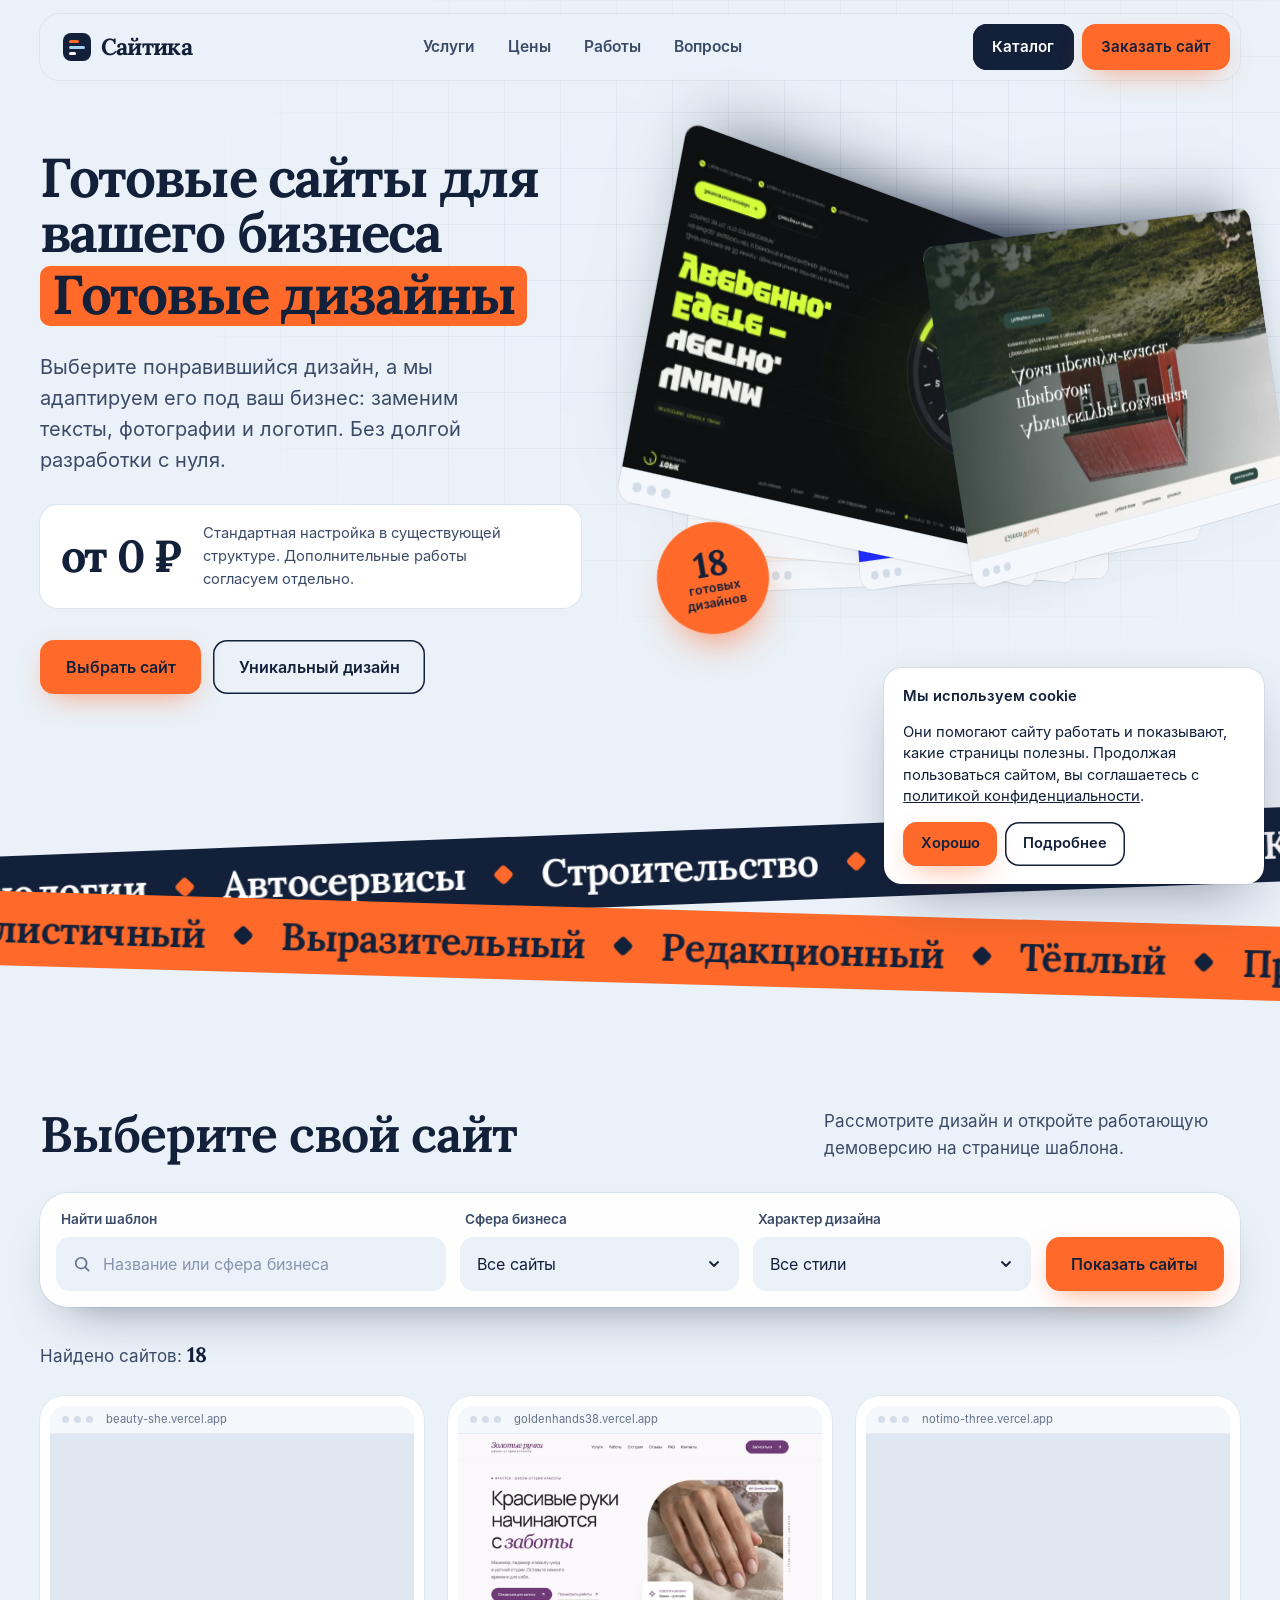
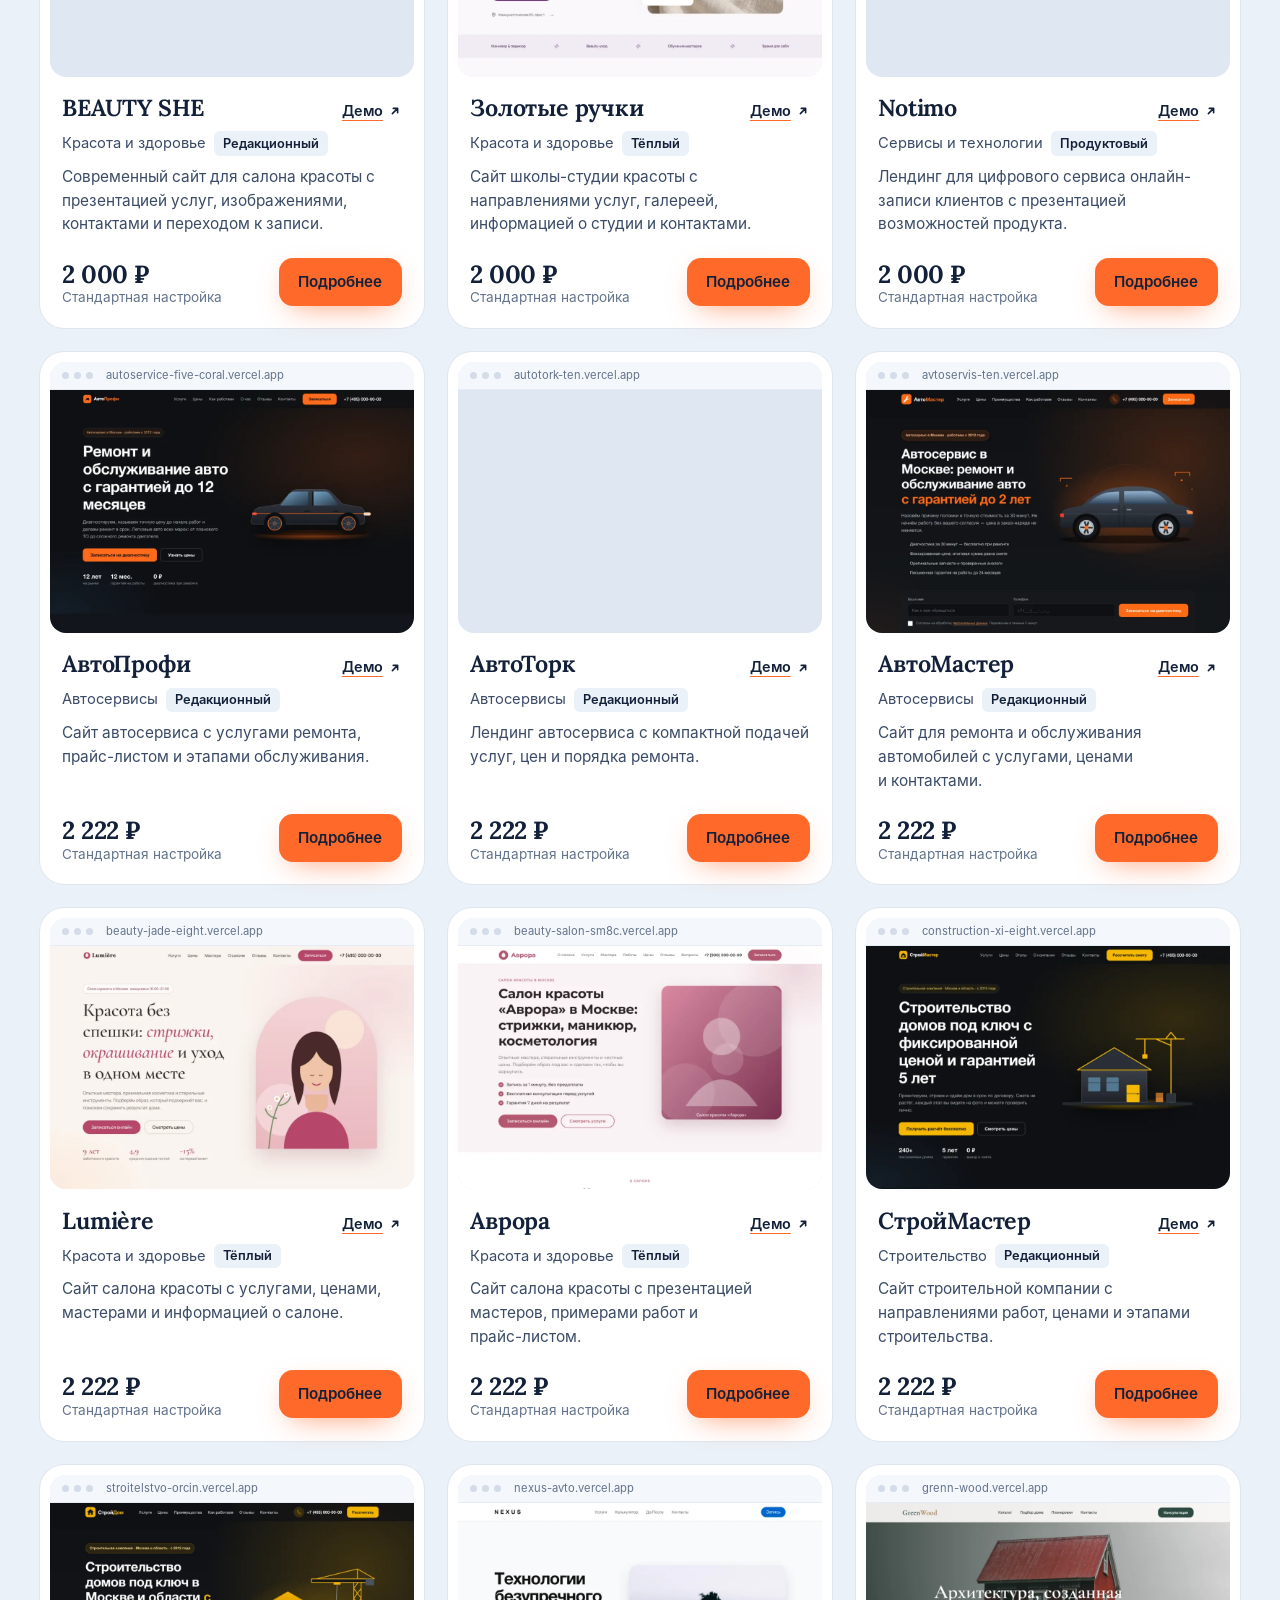
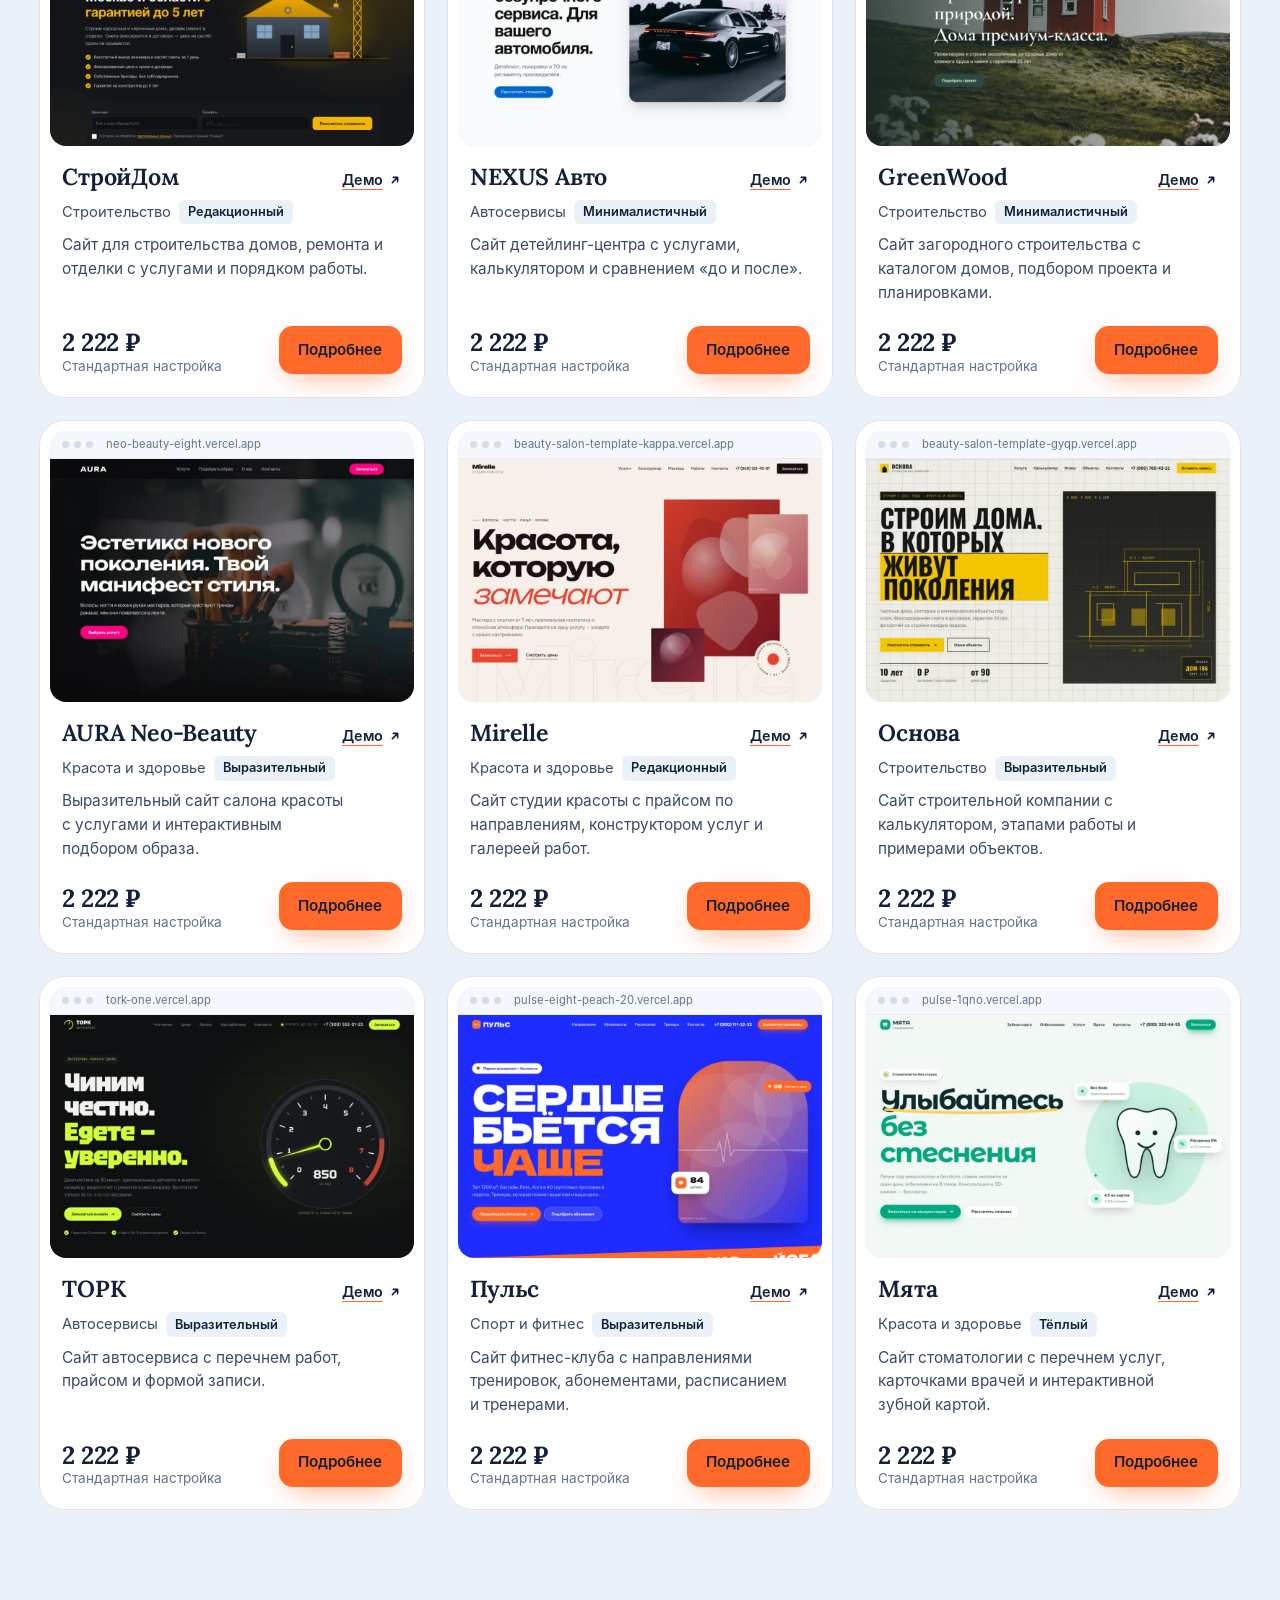
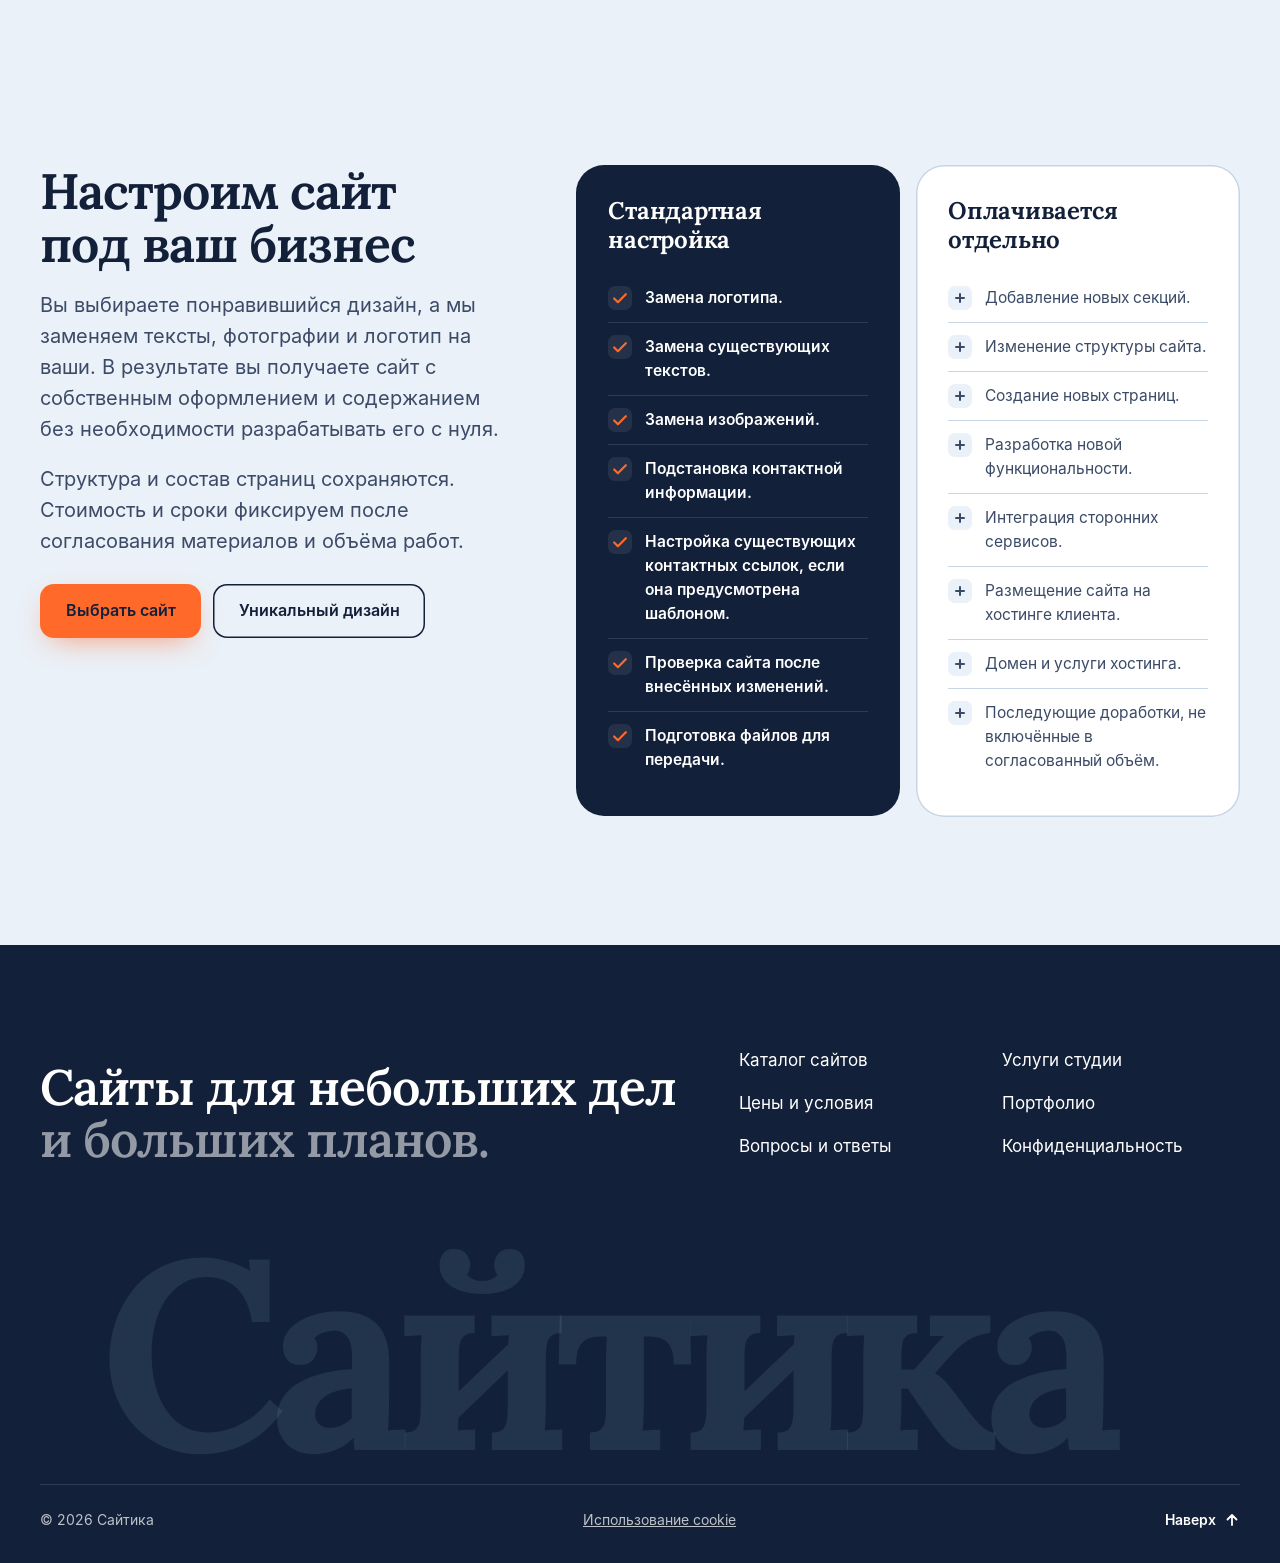
==== catalog.html @ 35bf149e "Страница каталога: фильтры, поиск, веер шаблонов, анимации; шапка всегда закреплена Co-Authored-By: " ====
<!DOCTYPE html>
<html lang="ru">
<head>
  <meta charset="utf-8">
  <meta name="viewport" content="width=device-width, initial-scale=1, viewport-fit=cover">
  <title>Готовые сайты для бизнеса — каталог шаблонов Сайтики, от 2 000 ₽</title>
  <meta name="description" content="Каталог готовых сайтов для бизнеса: красота и здоровье, автосервисы, строительство, фитнес, сервисы. Адаптируем выбранный дизайн под вас от 2 000 ₽.">
  <meta name="theme-color" content="#eaf1f8">
  <meta property="og:type" content="website">
  <meta property="og:title" content="Готовые сайты для вашего бизнеса — каталог Сайтики">
  <meta property="og:description" content="Выберите дизайн, а мы заменим тексты, фотографии и логотип. От 2 000 ₽.">
  <link rel="icon" href="assets/images/favicon.svg" type="image/svg+xml">
  <link rel="preload" href="assets/fonts/lora-var.woff" as="font" type="font/woff" crossorigin>
  <link rel="preload" href="assets/fonts/inter-400.woff" as="font" type="font/woff" crossorigin>
  <link rel="preload" href="assets/images/catalog/mirelle.webp" as="image" type="image/webp">
  <link rel="stylesheet" href="style.css">
  <script>
    (function (d) {
      d.classList.add('js');
      if (!window.matchMedia('(prefers-reduced-motion: reduce)').matches) d.classList.add('is-intro');
    })(document.documentElement);
  </script>
</head>
<body>
  <a class="skip-link" href="#main">К содержимому</a>

  <!-- Вступительная анимация (только главная) -->
  <div class="intro" data-intro aria-hidden="true">
    <div class="intro__panel"></div>
    <div class="intro__panel"></div>
    <div class="intro__panel"></div>
    <div class="intro__panel"></div>
    <div class="intro__content">
      <div class="intro__logo">
        <i></i><i></i><i></i>
      </div>
      <p class="intro__word"><span>Сайтика</span></p>
      <p class="intro__status"><span data-intro-status>Собираем структуру</span></p>
      <p class="intro__count"><span data-intro-count>0</span>%</p>
      <div class="intro__bar"><i data-intro-bar></i></div>
    </div>
  </div>

  <!-- ===================== ШАПКА ===================== -->
  <header class="header" data-header>
    <div class="wrap header__bar">
      <a class="logo" href="index.html" aria-label="Сайтика — на главную">
        <svg class="logo__mark" viewBox="0 0 30 30" aria-hidden="true">
          <rect x="1" y="1" width="28" height="28" rx="8" fill="#132039"/>
          <rect x="7" y="8" width="10" height="3" rx="1.5" fill="#ff6a2b"/>
          <rect x="7" y="14" width="16" height="3" rx="1.5" fill="#a8d2f4"/>
          <rect x="7" y="20" width="7" height="3" rx="1.5" fill="#ffffff"/>
        </svg>
        Сайтика
      </a>
      <nav class="nav" aria-label="Основное меню">
        <a href="index.html#formats">Услуги</a>
        <a href="index.html#prices">Цены</a>
        <a href="index.html#projects">Работы</a>
        <a href="index.html#faq">Вопросы</a>
      </nav>
      <div class="header__actions">
        <a class="btn btn--ghost is-current" href="catalog.html" aria-current="page">Каталог</a>
        <a class="btn btn--signal" href="index.html#contacts">Заказать сайт</a>
      </div>
      <button class="burger" type="button" aria-label="Открыть меню" aria-expanded="false" aria-controls="mobile-menu" data-burger>
        <span></span><span></span>
      </button>
    </div>
  </header>

  <div class="mobile-menu" id="mobile-menu" data-menu>
    <nav aria-label="Мобильное меню">
      <a href="index.html#formats" style="--i:0">Услуги</a>
      <a href="index.html#prices" style="--i:1">Цены</a>
      <a href="index.html#projects" style="--i:2">Работы</a>
      <a href="catalog.html" style="--i:3" aria-current="page">Каталог</a>
      <a href="index.html#faq" style="--i:4">Вопросы</a>
    </nav>
    <a class="btn btn--signal btn--block" href="index.html#contacts">Заказать сайт</a>
  </div>

  <main id="main">

    <!-- ===================== ПЕРВЫЙ ЭКРАН КАТАЛОГА ===================== -->
    <section class="hero cat-hero" id="top">
      <div class="hero__grid-bg" aria-hidden="true"></div>
      <div class="hero__spot" aria-hidden="true"></div>
      <div class="hero__decor" aria-hidden="true">
        <span class="deco deco--ring" data-depth="1.6" data-parallax="-0.25"></span>
        <span class="deco deco--plus" data-depth="2.4" data-parallax="-0.4"></span>
        <span class="deco deco--plus deco--plus-2" data-depth="1.2" data-parallax="-0.15"></span>
        <span class="deco deco--dot" data-depth="3" data-parallax="-0.55"></span>
        <span class="deco deco--square" data-depth="2" data-parallax="-0.35"></span>
      </div>
      <div class="wrap hero__inner cat-hero__inner">
        <div class="hero__copy" data-parallax="0.12">
          <h1 class="hero__title" data-split>
            <span class="line"><span>Готовые сайты для&nbsp;вашего бизнеса</span></span>
            <span class="line"><span>Готовые дизайны</span></span>
          </h1>
          <p class="hero__lead" data-reveal style="--d:3">Выберите понравившийся дизайн, а мы адаптируем его под ваш бизнес: заменим тексты, фотографии и логотип. Без долгой разработки с нуля.</p>
          <div class="cat-price" data-reveal style="--d:4">
            <p class="cat-price__value">от <span data-count-to="2000">2 000</span>&nbsp;₽</p>
            <p class="cat-price__note">Стандартная настройка в существующей структуре. Дополнительные работы согласуем отдельно.</p>
          </div>
          <div class="hero__actions" data-reveal style="--d:5">
            <a class="btn btn--signal" href="#templates">Выбрать сайт</a>
            <a class="btn btn--ghost" href="index.html#contacts">Уникальный дизайн</a>
          </div>
        </div>

        <div class="fan-wrap" data-reveal style="--d:2" aria-hidden="true">
          <div class="fan" data-fan data-tilt-target>
            <span class="fan__card" style="--i:-2">
              <span class="fan__bar"><i></i><i></i><i></i></span>
              <img src="assets/images/catalog/tork-one.webp" width="1008" height="672" alt="">
            </span>
            <span class="fan__card" style="--i:-1">
              <span class="fan__bar"><i></i><i></i><i></i></span>
              <img src="assets/images/catalog/golden-hands.webp" width="1008" height="672" alt="">
            </span>
            <span class="fan__card" style="--i:0">
              <span class="fan__bar"><i></i><i></i><i></i></span>
              <img src="assets/images/catalog/mirelle.webp" width="1008" height="672" alt="" fetchpriority="high">
            </span>
            <span class="fan__card" style="--i:1">
              <span class="fan__bar"><i></i><i></i><i></i></span>
              <img src="assets/images/catalog/pulse-eight.webp" width="1008" height="672" alt="">
            </span>
            <span class="fan__card" style="--i:2">
              <span class="fan__bar"><i></i><i></i><i></i></span>
              <img src="assets/images/catalog/green-wood.webp" width="1008" height="672" alt="">
            </span>
          </div>
          <span class="fan__sticker"><b>18</b>готовых<br>дизайнов</span>
        </div>
      </div>
    </section>

    <!-- ===================== БЕГУЩАЯ ЛЕНТА ===================== -->
    <div class="ticker" aria-hidden="true">
      <div class="ticker__row" data-ticker-row="1">
        <div class="ticker__track">
          <span>Красота и здоровье</span><span>Сервисы и технологии</span><span>Автосервисы</span><span>Строительство</span><span>Спорт и фитнес</span>
        </div>
      </div>
      <div class="ticker__row ticker__row--alt" data-ticker-row="-1">
        <div class="ticker__track">
          <span>Редакционный</span><span>Тёплый</span><span>Продуктовый</span><span>Минималистичный</span><span>Выразительный</span>
        </div>
      </div>
    </div>

    <!-- ===================== ШАБЛОНЫ ===================== -->
    <section class="section templates" id="templates">
      <div class="wrap">
        <div class="templates__head">
          <h2 data-split><span class="line"><span>Выберите свой сайт</span></span></h2>
          <p data-reveal>Рассмотрите дизайн и откройте работающую демоверсию на странице шаблона.</p>
        </div>

        <form class="filters" action="catalog.html#templates" method="get" role="search" data-filters data-reveal>
          <div class="filters__field filters__field--search">
            <label for="f-q">Найти шаблон</label>
            <div class="search">
              <svg class="search__icon" viewBox="0 0 24 24" aria-hidden="true"><circle cx="11" cy="11" r="6.5"/><path d="M16 16l4 4"/></svg>
              <input id="f-q" name="q" type="search" placeholder="Название или сфера бизнеса" autocomplete="off" enterkeyhint="search">
              <button class="search__clear" type="button" aria-label="Очистить поиск" data-clear hidden>
                <svg viewBox="0 0 16 16" aria-hidden="true"><path d="M4 4l8 8M12 4l-8 8"/></svg>
              </button>
            </div>
          </div>

          <div class="filters__field">
            <span class="filters__label" id="f-cat-label">Сфера бизнеса</span>
            <div class="select" data-select="category">
              <input type="hidden" name="category" value="">
              <button class="select__btn" type="button" aria-haspopup="listbox" aria-expanded="false" aria-labelledby="f-cat-label f-cat-value" aria-controls="f-cat-list">
                <span id="f-cat-value" data-select-value>Все сайты</span>
                <svg viewBox="0 0 16 16" aria-hidden="true"><path d="M4 6l4 4 4-4"/></svg>
              </button>
              <ul class="select__list" id="f-cat-list" role="listbox" tabindex="-1" aria-labelledby="f-cat-label">
                    <li id="cat-opt-0" role="option" data-value="" aria-selected="true">Все сайты</li>
                    <li id="cat-opt-1" role="option" data-value="beauty" aria-selected="false">Красота и здоровье</li>
                    <li id="cat-opt-2" role="option" data-value="technology" aria-selected="false">Сервисы и технологии</li>
                    <li id="cat-opt-3" role="option" data-value="auto" aria-selected="false">Автосервисы</li>
                    <li id="cat-opt-4" role="option" data-value="construction" aria-selected="false">Строительство</li>
                    <li id="cat-opt-5" role="option" data-value="fitness" aria-selected="false">Спорт и фитнес</li>
              </ul>
            </div>
          </div>

          <div class="filters__field">
            <span class="filters__label" id="f-style-label">Характер дизайна</span>
            <div class="select" data-select="style">
              <input type="hidden" name="style" value="">
              <button class="select__btn" type="button" aria-haspopup="listbox" aria-expanded="false" aria-labelledby="f-style-label f-style-value" aria-controls="f-style-list">
                <span id="f-style-value" data-select-value>Все стили</span>
                <svg viewBox="0 0 16 16" aria-hidden="true"><path d="M4 6l4 4 4-4"/></svg>
              </button>
              <ul class="select__list" id="f-style-list" role="listbox" tabindex="-1" aria-labelledby="f-style-label">
                    <li id="style-opt-0" role="option" data-value="" aria-selected="true">Все стили</li>
                    <li id="style-opt-1" role="option" data-value="editorial" aria-selected="false">Редакционный</li>
                    <li id="style-opt-2" role="option" data-value="warm" aria-selected="false">Тёплый</li>
                    <li id="style-opt-3" role="option" data-value="product" aria-selected="false">Продуктовый</li>
                    <li id="style-opt-4" role="option" data-value="minimal" aria-selected="false">Минималистичный</li>
                    <li id="style-opt-5" role="option" data-value="bold" aria-selected="false">Выразительный</li>
              </ul>
            </div>
          </div>

          <button class="btn btn--signal filters__submit" type="submit">Показать сайты</button>
        </form>

        <div class="results-bar" aria-live="polite">
          <p class="results-bar__count">Найдено сайтов: <b data-count>18</b></p>
          <button class="results-bar__reset" type="button" data-reset hidden>Сбросить фильтры</button>
        </div>

        <div class="tpl-grid" data-grid>
          <article class="tpl" data-reveal data-slug="beauty-she" data-category="beauty" data-style="editorial" data-search="beauty she красота и здоровье редакционный современный сайт для салона красоты с презентацией услуг, изображениями, контактами и переходом к записи." style="--d:0">
            <a class="tpl__shot" href="template.html?slug=beauty-she" data-cursor="Подробнее" data-tilt tabindex="-1" aria-hidden="true">
              <span class="tpl__bar"><i></i><i></i><i></i><span>beauty-she.vercel.app</span></span>
              <span class="tpl__img"><img src="assets/images/catalog/beauty-she.webp" width="1008" height="672" loading="lazy" decoding="async" alt=""></span>
            </a>
            <div class="tpl__body">
              <div class="tpl__head">
                <h3><a href="template.html?slug=beauty-she">BEAUTY SHE</a></h3>
                <a class="tpl__demo" href="https://beauty-she.vercel.app/" target="_blank" rel="noopener" aria-label="Демо BEAUTY SHE — откроется в новой вкладке">Демо <svg viewBox="0 0 16 16" aria-hidden="true"><path d="M5 11L11 5M6 5h5v5"/></svg></a>
              </div>
              <p class="tpl__meta"><span>Красота и здоровье</span><span class="tpl__style">Редакционный</span></p>
              <p class="tpl__desc">Современный сайт для салона красоты с презентацией услуг, изображениями, контактами и переходом к записи.</p>
              <div class="tpl__foot">
                <p class="tpl__price"><b>2 000&nbsp;₽</b><span>Стандартная настройка</span></p>
                <a class="btn btn--signal tpl__more" href="template.html?slug=beauty-she">Подробнее</a>
              </div>
            </div>
          </article>
          <article class="tpl" data-reveal data-slug="golden-hands" data-category="beauty" data-style="warm" data-search="золотые ручки красота и здоровье теплый сайт школы-студии красоты с направлениями услуг, галереей, информацией о студии и контактами. салон маникюр педикюр ногти" style="--d:1">
            <a class="tpl__shot" href="template.html?slug=golden-hands" data-cursor="Подробнее" data-tilt tabindex="-1" aria-hidden="true">
              <span class="tpl__bar"><i></i><i></i><i></i><span>goldenhands38.vercel.app</span></span>
              <span class="tpl__img"><img src="assets/images/catalog/golden-hands.webp" width="1008" height="672" loading="lazy" decoding="async" alt=""></span>
            </a>
            <div class="tpl__body">
              <div class="tpl__head">
                <h3><a href="template.html?slug=golden-hands">Золотые ручки</a></h3>
                <a class="tpl__demo" href="https://goldenhands38.vercel.app/" target="_blank" rel="noopener" aria-label="Демо Золотые ручки — откроется в новой вкладке">Демо <svg viewBox="0 0 16 16" aria-hidden="true"><path d="M5 11L11 5M6 5h5v5"/></svg></a>
              </div>
              <p class="tpl__meta"><span>Красота и здоровье</span><span class="tpl__style">Тёплый</span></p>
              <p class="tpl__desc">Сайт школы-студии красоты с направлениями услуг, галереей, информацией о студии и контактами.</p>
              <div class="tpl__foot">
                <p class="tpl__price"><b>2 000&nbsp;₽</b><span>Стандартная настройка</span></p>
                <a class="btn btn--signal tpl__more" href="template.html?slug=golden-hands">Подробнее</a>
              </div>
            </div>
          </article>
          <article class="tpl" data-reveal data-slug="notimo" data-category="technology" data-style="product" data-search="notimo сервисы и технологии продуктовый лендинг для цифрового сервиса онлайн-записи клиентов с презентацией возможностей продукта." style="--d:2">
            <a class="tpl__shot" href="template.html?slug=notimo" data-cursor="Подробнее" data-tilt tabindex="-1" aria-hidden="true">
              <span class="tpl__bar"><i></i><i></i><i></i><span>notimo-three.vercel.app</span></span>
              <span class="tpl__img"><img src="assets/images/catalog/notimo.webp" width="1008" height="672" loading="lazy" decoding="async" alt=""></span>
            </a>
            <div class="tpl__body">
              <div class="tpl__head">
                <h3><a href="template.html?slug=notimo">Notimo</a></h3>
                <a class="tpl__demo" href="https://notimo-three.vercel.app/" target="_blank" rel="noopener" aria-label="Демо Notimo — откроется в новой вкладке">Демо <svg viewBox="0 0 16 16" aria-hidden="true"><path d="M5 11L11 5M6 5h5v5"/></svg></a>
              </div>
              <p class="tpl__meta"><span>Сервисы и технологии</span><span class="tpl__style">Продуктовый</span></p>
              <p class="tpl__desc">Лендинг для цифрового сервиса онлайн-записи клиентов с презентацией возможностей продукта.</p>
              <div class="tpl__foot">
                <p class="tpl__price"><b>2 000&nbsp;₽</b><span>Стандартная настройка</span></p>
                <a class="btn btn--signal tpl__more" href="template.html?slug=notimo">Подробнее</a>
              </div>
            </div>
          </article>
          <article class="tpl" data-reveal data-slug="autoservice" data-category="auto" data-style="editorial" data-search="автопрофи автосервисы редакционный сайт автосервиса с услугами ремонта, прайс-листом и этапами обслуживания." style="--d:0">
            <a class="tpl__shot" href="template.html?slug=autoservice" data-cursor="Подробнее" data-tilt tabindex="-1" aria-hidden="true">
              <span class="tpl__bar"><i></i><i></i><i></i><span>autoservice-five-coral.vercel.app</span></span>
              <span class="tpl__img"><img src="assets/images/catalog/autoservice.webp" width="1008" height="672" loading="lazy" decoding="async" alt=""></span>
            </a>
            <div class="tpl__body">
              <div class="tpl__head">
                <h3><a href="template.html?slug=autoservice">АвтоПрофи</a></h3>
                <a class="tpl__demo" href="https://autoservice-five-coral.vercel.app/" target="_blank" rel="noopener" aria-label="Демо АвтоПрофи — откроется в новой вкладке">Демо <svg viewBox="0 0 16 16" aria-hidden="true"><path d="M5 11L11 5M6 5h5v5"/></svg></a>
              </div>
              <p class="tpl__meta"><span>Автосервисы</span><span class="tpl__style">Редакционный</span></p>
              <p class="tpl__desc">Сайт автосервиса с услугами ремонта, прайс-листом и этапами обслуживания.</p>
              <div class="tpl__foot">
                <p class="tpl__price"><b>2 222&nbsp;₽</b><span>Стандартная настройка</span></p>
                <a class="btn btn--signal tpl__more" href="template.html?slug=autoservice">Подробнее</a>
              </div>
            </div>
          </article>
          <article class="tpl" data-reveal data-slug="autotork" data-category="auto" data-style="editorial" data-search="автоторк автосервисы редакционный лендинг автосервиса с компактной подачей услуг, цен и порядка ремонта." style="--d:1">
            <a class="tpl__shot" href="template.html?slug=autotork" data-cursor="Подробнее" data-tilt tabindex="-1" aria-hidden="true">
              <span class="tpl__bar"><i></i><i></i><i></i><span>autotork-ten.vercel.app</span></span>
              <span class="tpl__img"><img src="assets/images/catalog/autotork.webp" width="1008" height="672" loading="lazy" decoding="async" alt=""></span>
            </a>
            <div class="tpl__body">
              <div class="tpl__head">
                <h3><a href="template.html?slug=autotork">АвтоТорк</a></h3>
                <a class="tpl__demo" href="https://autotork-ten.vercel.app/" target="_blank" rel="noopener" aria-label="Демо АвтоТорк — откроется в новой вкладке">Демо <svg viewBox="0 0 16 16" aria-hidden="true"><path d="M5 11L11 5M6 5h5v5"/></svg></a>
              </div>
              <p class="tpl__meta"><span>Автосервисы</span><span class="tpl__style">Редакционный</span></p>
              <p class="tpl__desc">Лендинг автосервиса с компактной подачей услуг, цен и порядка ремонта.</p>
              <div class="tpl__foot">
                <p class="tpl__price"><b>2 222&nbsp;₽</b><span>Стандартная настройка</span></p>
                <a class="btn btn--signal tpl__more" href="template.html?slug=autotork">Подробнее</a>
              </div>
            </div>
          </article>
          <article class="tpl" data-reveal data-slug="avtoservis" data-category="auto" data-style="editorial" data-search="автомастер автосервисы редакционный сайт для ремонта и обслуживания автомобилей с услугами, ценами и контактами." style="--d:2">
            <a class="tpl__shot" href="template.html?slug=avtoservis" data-cursor="Подробнее" data-tilt tabindex="-1" aria-hidden="true">
              <span class="tpl__bar"><i></i><i></i><i></i><span>avtoservis-ten.vercel.app</span></span>
              <span class="tpl__img"><img src="assets/images/catalog/avtoservis.webp" width="1008" height="672" loading="lazy" decoding="async" alt=""></span>
            </a>
            <div class="tpl__body">
              <div class="tpl__head">
                <h3><a href="template.html?slug=avtoservis">АвтоМастер</a></h3>
                <a class="tpl__demo" href="https://avtoservis-ten.vercel.app/" target="_blank" rel="noopener" aria-label="Демо АвтоМастер — откроется в новой вкладке">Демо <svg viewBox="0 0 16 16" aria-hidden="true"><path d="M5 11L11 5M6 5h5v5"/></svg></a>
              </div>
              <p class="tpl__meta"><span>Автосервисы</span><span class="tpl__style">Редакционный</span></p>
              <p class="tpl__desc">Сайт для ремонта и обслуживания автомобилей с услугами, ценами и контактами.</p>
              <div class="tpl__foot">
                <p class="tpl__price"><b>2 222&nbsp;₽</b><span>Стандартная настройка</span></p>
                <a class="btn btn--signal tpl__more" href="template.html?slug=avtoservis">Подробнее</a>
              </div>
            </div>
          </article>
          <article class="tpl" data-reveal data-slug="beauty-jade" data-category="beauty" data-style="warm" data-search="lumière красота и здоровье теплый сайт салона красоты с услугами, ценами, мастерами и информацией о салоне." style="--d:0">
            <a class="tpl__shot" href="template.html?slug=beauty-jade" data-cursor="Подробнее" data-tilt tabindex="-1" aria-hidden="true">
              <span class="tpl__bar"><i></i><i></i><i></i><span>beauty-jade-eight.vercel.app</span></span>
              <span class="tpl__img"><img src="assets/images/catalog/beauty-jade.webp" width="1008" height="672" loading="lazy" decoding="async" alt=""></span>
            </a>
            <div class="tpl__body">
              <div class="tpl__head">
                <h3><a href="template.html?slug=beauty-jade">Lumière</a></h3>
                <a class="tpl__demo" href="https://beauty-jade-eight.vercel.app/" target="_blank" rel="noopener" aria-label="Демо Lumière — откроется в новой вкладке">Демо <svg viewBox="0 0 16 16" aria-hidden="true"><path d="M5 11L11 5M6 5h5v5"/></svg></a>
              </div>
              <p class="tpl__meta"><span>Красота и здоровье</span><span class="tpl__style">Тёплый</span></p>
              <p class="tpl__desc">Сайт салона красоты с услугами, ценами, мастерами и информацией о салоне.</p>
              <div class="tpl__foot">
                <p class="tpl__price"><b>2 222&nbsp;₽</b><span>Стандартная настройка</span></p>
                <a class="btn btn--signal tpl__more" href="template.html?slug=beauty-jade">Подробнее</a>
              </div>
            </div>
          </article>
          <article class="tpl" data-reveal data-slug="beauty-salon" data-category="beauty" data-style="warm" data-search="аврора красота и здоровье теплый сайт салона красоты с презентацией мастеров, примерами работ и прайс-листом." style="--d:1">
            <a class="tpl__shot" href="template.html?slug=beauty-salon" data-cursor="Подробнее" data-tilt tabindex="-1" aria-hidden="true">
              <span class="tpl__bar"><i></i><i></i><i></i><span>beauty-salon-sm8c.vercel.app</span></span>
              <span class="tpl__img"><img src="assets/images/catalog/beauty-salon.webp" width="1008" height="672" loading="lazy" decoding="async" alt=""></span>
            </a>
            <div class="tpl__body">
              <div class="tpl__head">
                <h3><a href="template.html?slug=beauty-salon">Аврора</a></h3>
                <a class="tpl__demo" href="https://beauty-salon-sm8c.vercel.app/" target="_blank" rel="noopener" aria-label="Демо Аврора — откроется в новой вкладке">Демо <svg viewBox="0 0 16 16" aria-hidden="true"><path d="M5 11L11 5M6 5h5v5"/></svg></a>
              </div>
              <p class="tpl__meta"><span>Красота и здоровье</span><span class="tpl__style">Тёплый</span></p>
              <p class="tpl__desc">Сайт салона красоты с презентацией мастеров, примерами работ и прайс-листом.</p>
              <div class="tpl__foot">
                <p class="tpl__price"><b>2 222&nbsp;₽</b><span>Стандартная настройка</span></p>
                <a class="btn btn--signal tpl__more" href="template.html?slug=beauty-salon">Подробнее</a>
              </div>
            </div>
          </article>
          <article class="tpl" data-reveal data-slug="construction" data-category="construction" data-style="editorial" data-search="строймастер строительство редакционный сайт строительной компании с направлениями работ, ценами и этапами строительства." style="--d:2">
            <a class="tpl__shot" href="template.html?slug=construction" data-cursor="Подробнее" data-tilt tabindex="-1" aria-hidden="true">
              <span class="tpl__bar"><i></i><i></i><i></i><span>construction-xi-eight.vercel.app</span></span>
              <span class="tpl__img"><img src="assets/images/catalog/construction.webp" width="1008" height="672" loading="lazy" decoding="async" alt=""></span>
            </a>
            <div class="tpl__body">
              <div class="tpl__head">
                <h3><a href="template.html?slug=construction">СтройМастер</a></h3>
                <a class="tpl__demo" href="https://construction-xi-eight.vercel.app/" target="_blank" rel="noopener" aria-label="Демо СтройМастер — откроется в новой вкладке">Демо <svg viewBox="0 0 16 16" aria-hidden="true"><path d="M5 11L11 5M6 5h5v5"/></svg></a>
              </div>
              <p class="tpl__meta"><span>Строительство</span><span class="tpl__style">Редакционный</span></p>
              <p class="tpl__desc">Сайт строительной компании с направлениями работ, ценами и этапами строительства.</p>
              <div class="tpl__foot">
                <p class="tpl__price"><b>2 222&nbsp;₽</b><span>Стандартная настройка</span></p>
                <a class="btn btn--signal tpl__more" href="template.html?slug=construction">Подробнее</a>
              </div>
            </div>
          </article>
          <article class="tpl" data-reveal data-slug="stroitelstvo" data-category="construction" data-style="editorial" data-search="стройдом строительство редакционный сайт для строительства домов, ремонта и отделки с услугами и порядком работы." style="--d:0">
            <a class="tpl__shot" href="template.html?slug=stroitelstvo" data-cursor="Подробнее" data-tilt tabindex="-1" aria-hidden="true">
              <span class="tpl__bar"><i></i><i></i><i></i><span>stroitelstvo-orcin.vercel.app</span></span>
              <span class="tpl__img"><img src="assets/images/catalog/stroitelstvo.webp" width="1008" height="672" loading="lazy" decoding="async" alt=""></span>
            </a>
            <div class="tpl__body">
              <div class="tpl__head">
                <h3><a href="template.html?slug=stroitelstvo">СтройДом</a></h3>
                <a class="tpl__demo" href="https://stroitelstvo-orcin.vercel.app/" target="_blank" rel="noopener" aria-label="Демо СтройДом — откроется в новой вкладке">Демо <svg viewBox="0 0 16 16" aria-hidden="true"><path d="M5 11L11 5M6 5h5v5"/></svg></a>
              </div>
              <p class="tpl__meta"><span>Строительство</span><span class="tpl__style">Редакционный</span></p>
              <p class="tpl__desc">Сайт для строительства домов, ремонта и отделки с услугами и порядком работы.</p>
              <div class="tpl__foot">
                <p class="tpl__price"><b>2 222&nbsp;₽</b><span>Стандартная настройка</span></p>
                <a class="btn btn--signal tpl__more" href="template.html?slug=stroitelstvo">Подробнее</a>
              </div>
            </div>
          </article>
          <article class="tpl" data-reveal data-slug="nexus-avto" data-category="auto" data-style="minimal" data-search="nexus авто автосервисы минималистичный сайт детейлинг-центра с услугами, калькулятором и сравнением «до и после»." style="--d:1">
            <a class="tpl__shot" href="template.html?slug=nexus-avto" data-cursor="Подробнее" data-tilt tabindex="-1" aria-hidden="true">
              <span class="tpl__bar"><i></i><i></i><i></i><span>nexus-avto.vercel.app</span></span>
              <span class="tpl__img"><img src="assets/images/catalog/nexus-avto.webp" width="1008" height="672" loading="lazy" decoding="async" alt=""></span>
            </a>
            <div class="tpl__body">
              <div class="tpl__head">
                <h3><a href="template.html?slug=nexus-avto">NEXUS Авто</a></h3>
                <a class="tpl__demo" href="https://nexus-avto.vercel.app/" target="_blank" rel="noopener" aria-label="Демо NEXUS Авто — откроется в новой вкладке">Демо <svg viewBox="0 0 16 16" aria-hidden="true"><path d="M5 11L11 5M6 5h5v5"/></svg></a>
              </div>
              <p class="tpl__meta"><span>Автосервисы</span><span class="tpl__style">Минималистичный</span></p>
              <p class="tpl__desc">Сайт детейлинг-центра с услугами, калькулятором и сравнением «до и после».</p>
              <div class="tpl__foot">
                <p class="tpl__price"><b>2 222&nbsp;₽</b><span>Стандартная настройка</span></p>
                <a class="btn btn--signal tpl__more" href="template.html?slug=nexus-avto">Подробнее</a>
              </div>
            </div>
          </article>
          <article class="tpl" data-reveal data-slug="green-wood" data-category="construction" data-style="minimal" data-search="greenwood строительство минималистичный сайт загородного строительства с каталогом домов, подбором проекта и планировками." style="--d:2">
            <a class="tpl__shot" href="template.html?slug=green-wood" data-cursor="Подробнее" data-tilt tabindex="-1" aria-hidden="true">
              <span class="tpl__bar"><i></i><i></i><i></i><span>grenn-wood.vercel.app</span></span>
              <span class="tpl__img"><img src="assets/images/catalog/green-wood.webp" width="1008" height="672" loading="lazy" decoding="async" alt=""></span>
            </a>
            <div class="tpl__body">
              <div class="tpl__head">
                <h3><a href="template.html?slug=green-wood">GreenWood</a></h3>
                <a class="tpl__demo" href="https://grenn-wood.vercel.app/" target="_blank" rel="noopener" aria-label="Демо GreenWood — откроется в новой вкладке">Демо <svg viewBox="0 0 16 16" aria-hidden="true"><path d="M5 11L11 5M6 5h5v5"/></svg></a>
              </div>
              <p class="tpl__meta"><span>Строительство</span><span class="tpl__style">Минималистичный</span></p>
              <p class="tpl__desc">Сайт загородного строительства с каталогом домов, подбором проекта и планировками.</p>
              <div class="tpl__foot">
                <p class="tpl__price"><b>2 222&nbsp;₽</b><span>Стандартная настройка</span></p>
                <a class="btn btn--signal tpl__more" href="template.html?slug=green-wood">Подробнее</a>
              </div>
            </div>
          </article>
          <article class="tpl" data-reveal data-slug="neo-beauty" data-category="beauty" data-style="bold" data-search="aura neo-beauty красота и здоровье выразительный выразительный сайт салона красоты с услугами и интерактивным подбором образа." style="--d:0">
            <a class="tpl__shot" href="template.html?slug=neo-beauty" data-cursor="Подробнее" data-tilt tabindex="-1" aria-hidden="true">
              <span class="tpl__bar"><i></i><i></i><i></i><span>neo-beauty-eight.vercel.app</span></span>
              <span class="tpl__img"><img src="assets/images/catalog/neo-beauty.webp" width="1008" height="672" loading="lazy" decoding="async" alt=""></span>
            </a>
            <div class="tpl__body">
              <div class="tpl__head">
                <h3><a href="template.html?slug=neo-beauty">AURA Neo-Beauty</a></h3>
                <a class="tpl__demo" href="https://neo-beauty-eight.vercel.app/" target="_blank" rel="noopener" aria-label="Демо AURA Neo-Beauty — откроется в новой вкладке">Демо <svg viewBox="0 0 16 16" aria-hidden="true"><path d="M5 11L11 5M6 5h5v5"/></svg></a>
              </div>
              <p class="tpl__meta"><span>Красота и здоровье</span><span class="tpl__style">Выразительный</span></p>
              <p class="tpl__desc">Выразительный сайт салона красоты с услугами и интерактивным подбором образа.</p>
              <div class="tpl__foot">
                <p class="tpl__price"><b>2 222&nbsp;₽</b><span>Стандартная настройка</span></p>
                <a class="btn btn--signal tpl__more" href="template.html?slug=neo-beauty">Подробнее</a>
              </div>
            </div>
          </article>
          <article class="tpl" data-reveal data-slug="mirelle" data-category="beauty" data-style="editorial" data-search="mirelle красота и здоровье редакционный сайт студии красоты с прайсом по направлениям, конструктором услуг и галереей работ." style="--d:1">
            <a class="tpl__shot" href="template.html?slug=mirelle" data-cursor="Подробнее" data-tilt tabindex="-1" aria-hidden="true">
              <span class="tpl__bar"><i></i><i></i><i></i><span>beauty-salon-template-kappa.vercel.app</span></span>
              <span class="tpl__img"><img src="assets/images/catalog/mirelle.webp" width="1008" height="672" loading="lazy" decoding="async" alt=""></span>
            </a>
            <div class="tpl__body">
              <div class="tpl__head">
                <h3><a href="template.html?slug=mirelle">Mirelle</a></h3>
                <a class="tpl__demo" href="https://beauty-salon-template-kappa.vercel.app/" target="_blank" rel="noopener" aria-label="Демо Mirelle — откроется в новой вкладке">Демо <svg viewBox="0 0 16 16" aria-hidden="true"><path d="M5 11L11 5M6 5h5v5"/></svg></a>
              </div>
              <p class="tpl__meta"><span>Красота и здоровье</span><span class="tpl__style">Редакционный</span></p>
              <p class="tpl__desc">Сайт студии красоты с прайсом по направлениям, конструктором услуг и галереей работ.</p>
              <div class="tpl__foot">
                <p class="tpl__price"><b>2 222&nbsp;₽</b><span>Стандартная настройка</span></p>
                <a class="btn btn--signal tpl__more" href="template.html?slug=mirelle">Подробнее</a>
              </div>
            </div>
          </article>
          <article class="tpl" data-reveal data-slug="osnova" data-category="construction" data-style="bold" data-search="основа строительство выразительный сайт строительной компании с калькулятором, этапами работы и примерами объектов." style="--d:2">
            <a class="tpl__shot" href="template.html?slug=osnova" data-cursor="Подробнее" data-tilt tabindex="-1" aria-hidden="true">
              <span class="tpl__bar"><i></i><i></i><i></i><span>beauty-salon-template-gyqp.vercel.app</span></span>
              <span class="tpl__img"><img src="assets/images/catalog/osnova.webp" width="1008" height="672" loading="lazy" decoding="async" alt=""></span>
            </a>
            <div class="tpl__body">
              <div class="tpl__head">
                <h3><a href="template.html?slug=osnova">Основа</a></h3>
                <a class="tpl__demo" href="https://beauty-salon-template-gyqp.vercel.app/" target="_blank" rel="noopener" aria-label="Демо Основа — откроется в новой вкладке">Демо <svg viewBox="0 0 16 16" aria-hidden="true"><path d="M5 11L11 5M6 5h5v5"/></svg></a>
              </div>
              <p class="tpl__meta"><span>Строительство</span><span class="tpl__style">Выразительный</span></p>
              <p class="tpl__desc">Сайт строительной компании с калькулятором, этапами работы и примерами объектов.</p>
              <div class="tpl__foot">
                <p class="tpl__price"><b>2 222&nbsp;₽</b><span>Стандартная настройка</span></p>
                <a class="btn btn--signal tpl__more" href="template.html?slug=osnova">Подробнее</a>
              </div>
            </div>
          </article>
          <article class="tpl" data-reveal data-slug="tork-one" data-category="auto" data-style="bold" data-search="торк автосервисы выразительный сайт автосервиса с перечнем работ, прайсом и формой записи." style="--d:0">
            <a class="tpl__shot" href="template.html?slug=tork-one" data-cursor="Подробнее" data-tilt tabindex="-1" aria-hidden="true">
              <span class="tpl__bar"><i></i><i></i><i></i><span>tork-one.vercel.app</span></span>
              <span class="tpl__img"><img src="assets/images/catalog/tork-one.webp" width="1008" height="672" loading="lazy" decoding="async" alt=""></span>
            </a>
            <div class="tpl__body">
              <div class="tpl__head">
                <h3><a href="template.html?slug=tork-one">ТОРК</a></h3>
                <a class="tpl__demo" href="https://tork-one.vercel.app/" target="_blank" rel="noopener" aria-label="Демо ТОРК — откроется в новой вкладке">Демо <svg viewBox="0 0 16 16" aria-hidden="true"><path d="M5 11L11 5M6 5h5v5"/></svg></a>
              </div>
              <p class="tpl__meta"><span>Автосервисы</span><span class="tpl__style">Выразительный</span></p>
              <p class="tpl__desc">Сайт автосервиса с перечнем работ, прайсом и формой записи.</p>
              <div class="tpl__foot">
                <p class="tpl__price"><b>2 222&nbsp;₽</b><span>Стандартная настройка</span></p>
                <a class="btn btn--signal tpl__more" href="template.html?slug=tork-one">Подробнее</a>
              </div>
            </div>
          </article>
          <article class="tpl" data-reveal data-slug="pulse-eight" data-category="fitness" data-style="bold" data-search="пульс спорт и фитнес выразительный сайт фитнес-клуба с направлениями тренировок, абонементами, расписанием и тренерами." style="--d:1">
            <a class="tpl__shot" href="template.html?slug=pulse-eight" data-cursor="Подробнее" data-tilt tabindex="-1" aria-hidden="true">
              <span class="tpl__bar"><i></i><i></i><i></i><span>pulse-eight-peach-20.vercel.app</span></span>
              <span class="tpl__img"><img src="assets/images/catalog/pulse-eight.webp" width="1008" height="672" loading="lazy" decoding="async" alt=""></span>
            </a>
            <div class="tpl__body">
              <div class="tpl__head">
                <h3><a href="template.html?slug=pulse-eight">Пульс</a></h3>
                <a class="tpl__demo" href="https://pulse-eight-peach-20.vercel.app/" target="_blank" rel="noopener" aria-label="Демо Пульс — откроется в новой вкладке">Демо <svg viewBox="0 0 16 16" aria-hidden="true"><path d="M5 11L11 5M6 5h5v5"/></svg></a>
              </div>
              <p class="tpl__meta"><span>Спорт и фитнес</span><span class="tpl__style">Выразительный</span></p>
              <p class="tpl__desc">Сайт фитнес-клуба с направлениями тренировок, абонементами, расписанием и тренерами.</p>
              <div class="tpl__foot">
                <p class="tpl__price"><b>2 222&nbsp;₽</b><span>Стандартная настройка</span></p>
                <a class="btn btn--signal tpl__more" href="template.html?slug=pulse-eight">Подробнее</a>
              </div>
            </div>
          </article>
          <article class="tpl" data-reveal data-slug="myata" data-category="beauty" data-style="warm" data-search="мята красота и здоровье теплый сайт стоматологии с перечнем услуг, карточками врачей и интерактивной зубной картой." style="--d:2">
            <a class="tpl__shot" href="template.html?slug=myata" data-cursor="Подробнее" data-tilt tabindex="-1" aria-hidden="true">
              <span class="tpl__bar"><i></i><i></i><i></i><span>pulse-1qno.vercel.app</span></span>
              <span class="tpl__img"><img src="assets/images/catalog/myata.webp" width="1008" height="672" loading="lazy" decoding="async" alt=""></span>
            </a>
            <div class="tpl__body">
              <div class="tpl__head">
                <h3><a href="template.html?slug=myata">Мята</a></h3>
                <a class="tpl__demo" href="https://pulse-1qno.vercel.app/" target="_blank" rel="noopener" aria-label="Демо Мята — откроется в новой вкладке">Демо <svg viewBox="0 0 16 16" aria-hidden="true"><path d="M5 11L11 5M6 5h5v5"/></svg></a>
              </div>
              <p class="tpl__meta"><span>Красота и здоровье</span><span class="tpl__style">Тёплый</span></p>
              <p class="tpl__desc">Сайт стоматологии с перечнем услуг, карточками врачей и интерактивной зубной картой.</p>
              <div class="tpl__foot">
                <p class="tpl__price"><b>2 222&nbsp;₽</b><span>Стандартная настройка</span></p>
                <a class="btn btn--signal tpl__more" href="template.html?slug=myata">Подробнее</a>
              </div>
            </div>
          </article>
        </div>

        <div class="empty" data-empty hidden>
          <div class="empty__art" aria-hidden="true"><i></i><i></i><i></i></div>
          <h3>Пока нет совпадений</h3>
          <p>Смените категорию, стиль или поисковый запрос.</p>
          <button class="btn btn--ghost" type="button" data-reset>Все сайты</button>
        </div>
      </div>
    </section>

    <!-- ===================== НАСТРОЙКА ===================== -->
    <section class="section setup" id="setup">
      <div class="wrap setup__grid">
        <div class="setup__intro">
          <h2 data-split>
            <span class="line"><span>Настроим сайт</span></span>
            <span class="line"><span>под ваш бизнес</span></span>
          </h2>
          <p data-reveal>Вы выбираете понравившийся дизайн, а мы заменяем тексты, фотографии и логотип на ваши. В результате вы получаете сайт с собственным оформлением и содержанием без необходимости разрабатывать его с нуля.</p>
          <p data-reveal>Структура и состав страниц сохраняются. Стоимость и сроки фиксируем после согласования материалов и объёма работ.</p>
          <div class="setup__actions" data-reveal>
            <a class="btn btn--signal" href="#templates">Выбрать сайт</a>
            <a class="btn btn--ghost" href="index.html#contacts">Уникальный дизайн</a>
          </div>
        </div>

        <div class="setup__lists">
          <div class="setup__card setup__card--in checklist" data-checklist data-reveal>
            <h3>Стандартная настройка</h3>
            <ul role="list">
              <li style="--i:0"><svg viewBox="0 0 24 24" aria-hidden="true"><path d="M5 12.5l4.5 4.5L19 7.5"/></svg>Замена логотипа.</li>
              <li style="--i:1"><svg viewBox="0 0 24 24" aria-hidden="true"><path d="M5 12.5l4.5 4.5L19 7.5"/></svg>Замена существующих текстов.</li>
              <li style="--i:2"><svg viewBox="0 0 24 24" aria-hidden="true"><path d="M5 12.5l4.5 4.5L19 7.5"/></svg>Замена изображений.</li>
              <li style="--i:3"><svg viewBox="0 0 24 24" aria-hidden="true"><path d="M5 12.5l4.5 4.5L19 7.5"/></svg>Подстановка контактной информации.</li>
              <li style="--i:4"><svg viewBox="0 0 24 24" aria-hidden="true"><path d="M5 12.5l4.5 4.5L19 7.5"/></svg>Настройка существующих контактных ссылок, если она предусмотрена шаблоном.</li>
              <li style="--i:5"><svg viewBox="0 0 24 24" aria-hidden="true"><path d="M5 12.5l4.5 4.5L19 7.5"/></svg>Проверка сайта после внесённых изменений.</li>
              <li style="--i:6"><svg viewBox="0 0 24 24" aria-hidden="true"><path d="M5 12.5l4.5 4.5L19 7.5"/></svg>Подготовка файлов для передачи.</li>
            </ul>
          </div>
          <div class="setup__card setup__card--out" data-reveal style="--d:1">
            <h3>Оплачивается отдельно</h3>
            <ul role="list">
              <li style="--i:0"><span class="plus" aria-hidden="true"></span>Добавление новых секций.</li>
              <li style="--i:1"><span class="plus" aria-hidden="true"></span>Изменение структуры сайта.</li>
              <li style="--i:2"><span class="plus" aria-hidden="true"></span>Создание новых страниц.</li>
              <li style="--i:3"><span class="plus" aria-hidden="true"></span>Разработка новой функциональности.</li>
              <li style="--i:4"><span class="plus" aria-hidden="true"></span>Интеграция сторонних сервисов.</li>
              <li style="--i:5"><span class="plus" aria-hidden="true"></span>Размещение сайта на хостинге клиента.</li>
              <li style="--i:6"><span class="plus" aria-hidden="true"></span>Домен и услуги хостинга.</li>
              <li style="--i:7"><span class="plus" aria-hidden="true"></span>Последующие доработки, не включённые в согласованный объём.</li>
            </ul>
          </div>
        </div>
      </div>
    </section>
  </main>

  <!-- ===================== ПОДВАЛ ===================== -->
  <footer class="footer">
    <div class="wrap">
      <div class="footer__top">
        <p class="footer__slogan">Сайты для небольших дел <span>и больших планов.</span></p>
        <ul class="footer__links" role="list">
          <li><a href="catalog.html">Каталог сайтов</a></li>
          <li><a href="index.html#formats">Услуги студии</a></li>
          <li><a href="index.html#prices">Цены и условия</a></li>
          <li><a href="index.html#projects">Портфолио</a></li>
          <li><a href="index.html#faq">Вопросы и ответы</a></li>
          <li><a href="privacy.html">Конфиденциальность</a></li>
        </ul>
      </div>
      <div class="footer__word" aria-hidden="true" data-parallax-x="0.25">Сайтика</div>
      <div class="footer__bottom">
        <span>© <span data-year>2026</span> Сайтика</span>
        <a href="privacy.html#cookie">Использование cookie</a>
        <button class="to-top" type="button" data-to-top>Наверх
          <svg width="16" height="16" viewBox="0 0 16 16" aria-hidden="true"><path d="M8 13V3M3.5 7.5L8 3l4.5 4.5" fill="none" stroke="currentColor" stroke-width="1.8" stroke-linecap="round" stroke-linejoin="round"/></svg>
        </button>
      </div>
    </div>
  </footer>

  <!-- Кнопки снизу на телефоне -->
  <div class="dock" data-dock>
    <a class="btn btn--ghost" href="#templates">Шаблоны</a>
    <a class="btn btn--signal" href="index.html#contacts">Заказать сайт</a>
  </div>

  <!-- Cookie -->
  <div class="cookie" data-cookie role="dialog" aria-live="polite" aria-label="Уведомление об использовании cookie" hidden>
    <p class="cookie__title">Мы используем cookie</p>
    <p>Они помогают сайту работать и показывают, какие страницы полезны. Продолжая пользоваться сайтом, вы соглашаетесь с <a href="privacy.html#cookie">политикой конфиденциальности</a>.</p>
    <div class="cookie__row">
      <button class="btn btn--signal" type="button" data-cookie-accept>Хорошо</button>
      <a class="btn btn--ghost" href="privacy.html#cookie">Подробнее</a>
    </div>
  </div>

  <script src="assets/js/main.js" defer></script>
  <script src="assets/js/effects.js" defer></script>
  <script src="assets/js/catalog.js" defer></script>
</body>
</html>
---- style.css ----
/* ==========================================================
   Сайтика — главный файл стилей.
   На страницу подключается только он, остальное — через @import.
   Новую страницу добавляем строкой ниже (например, services.css).
   ========================================================== */

@import url("assets/css/fonts.css");
@import url("assets/css/base.css");
@import url("assets/css/layout.css");
@import url("assets/css/home.css");
@import url("assets/css/privacy.css");
@import url("assets/css/catalog.css");
@import url("assets/css/effects.css");
/* @import url("assets/css/services.css"); */
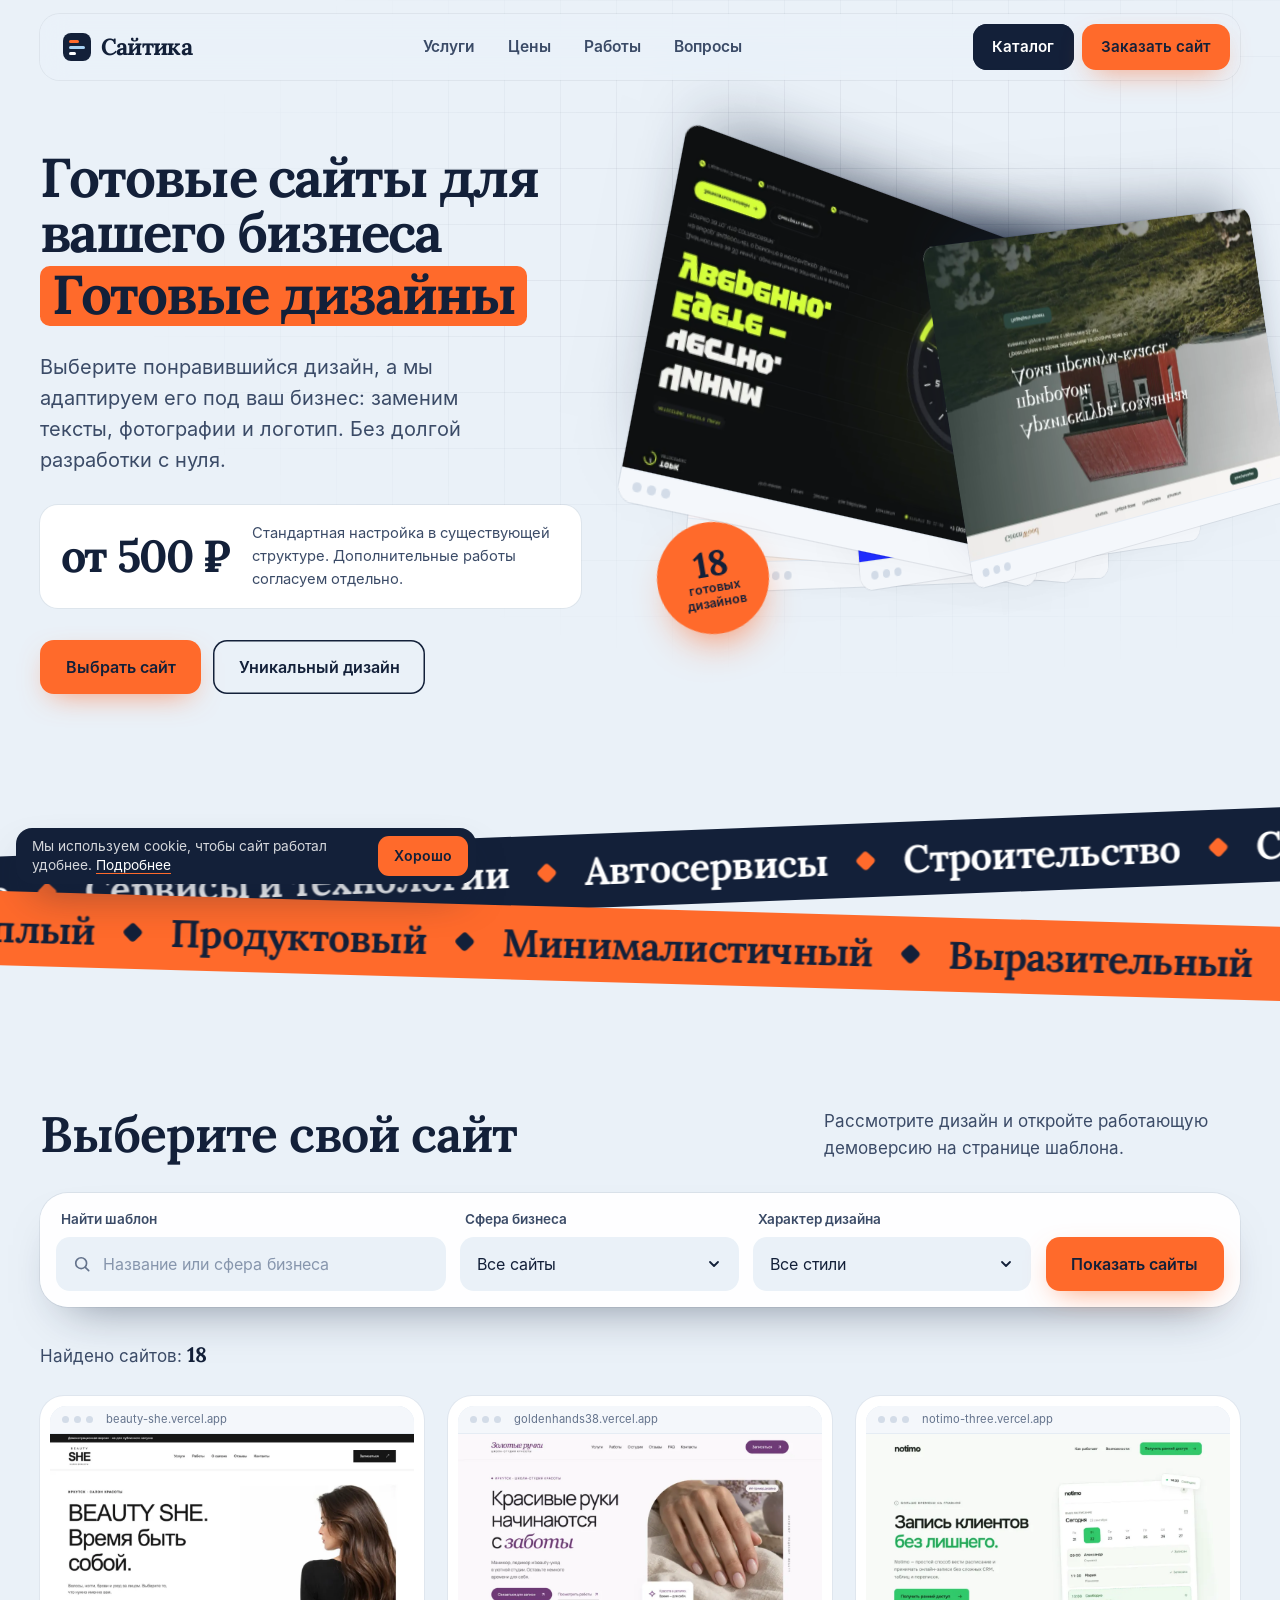
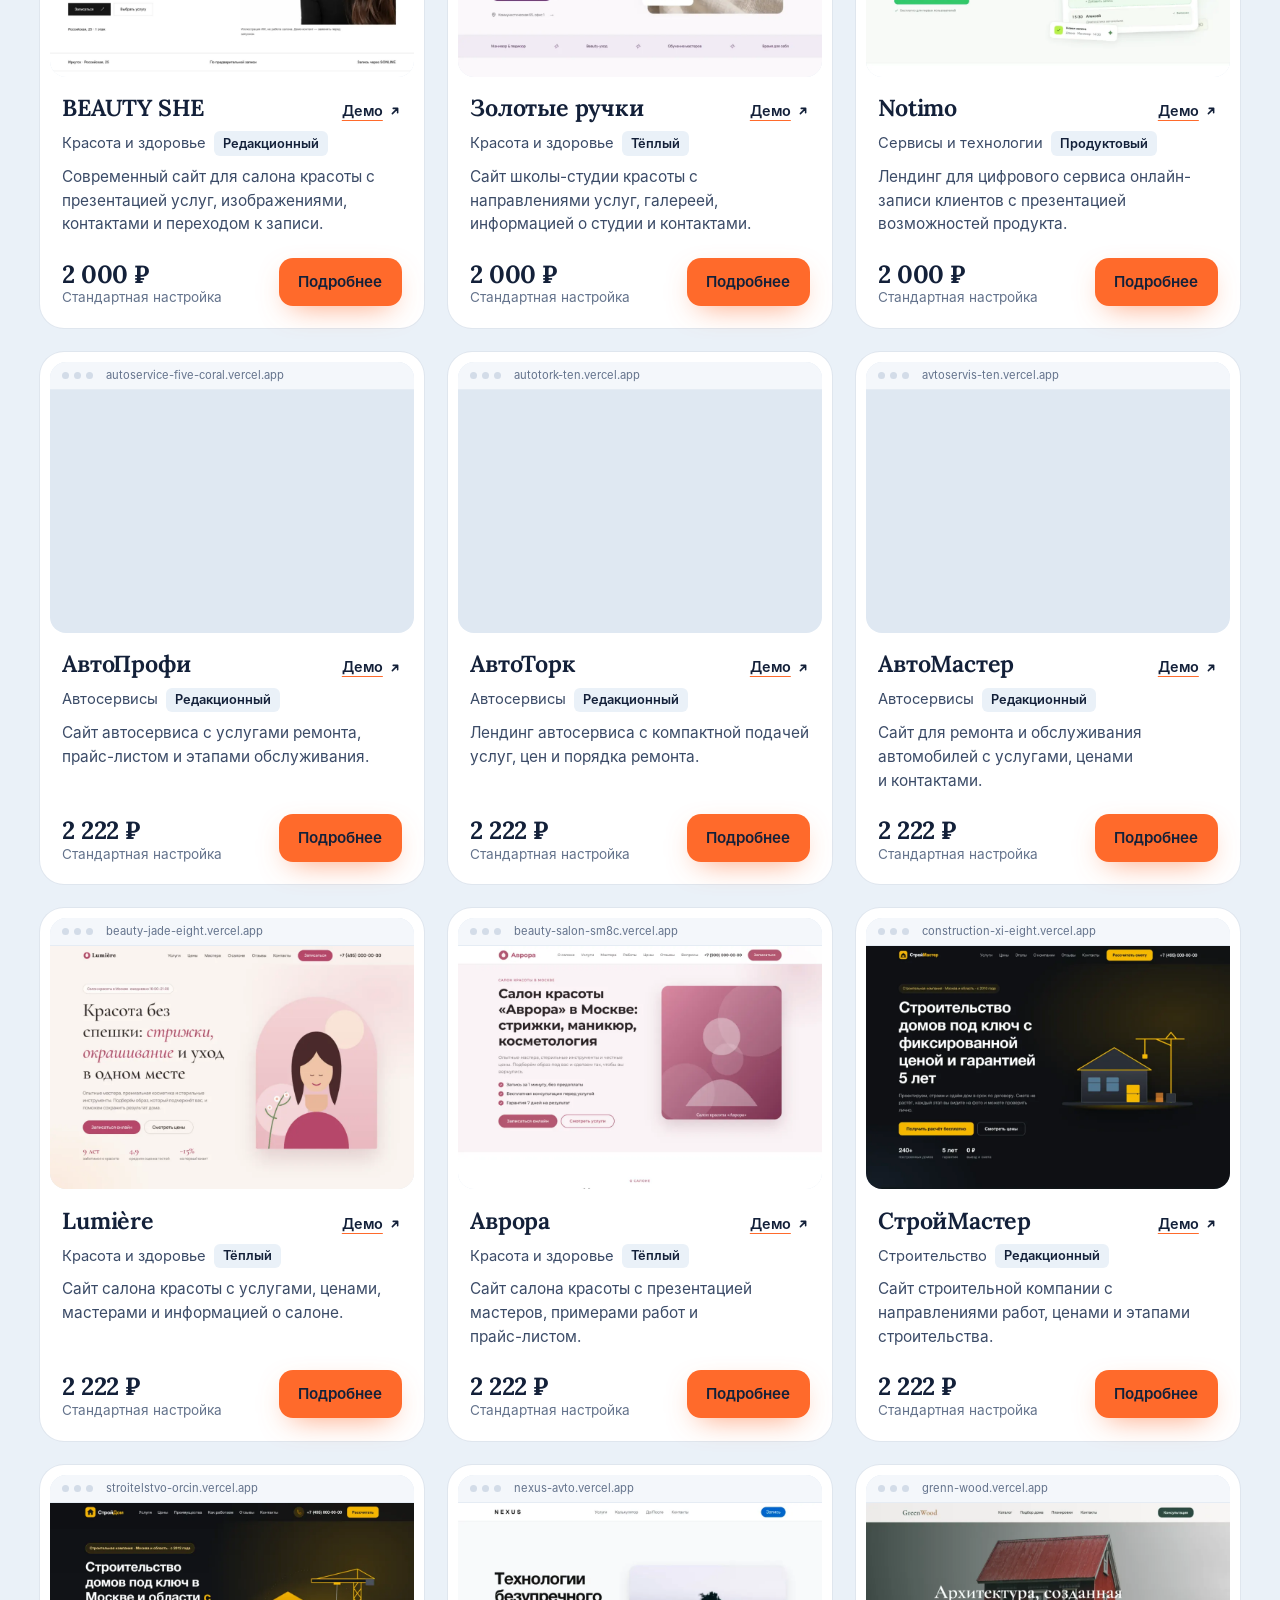
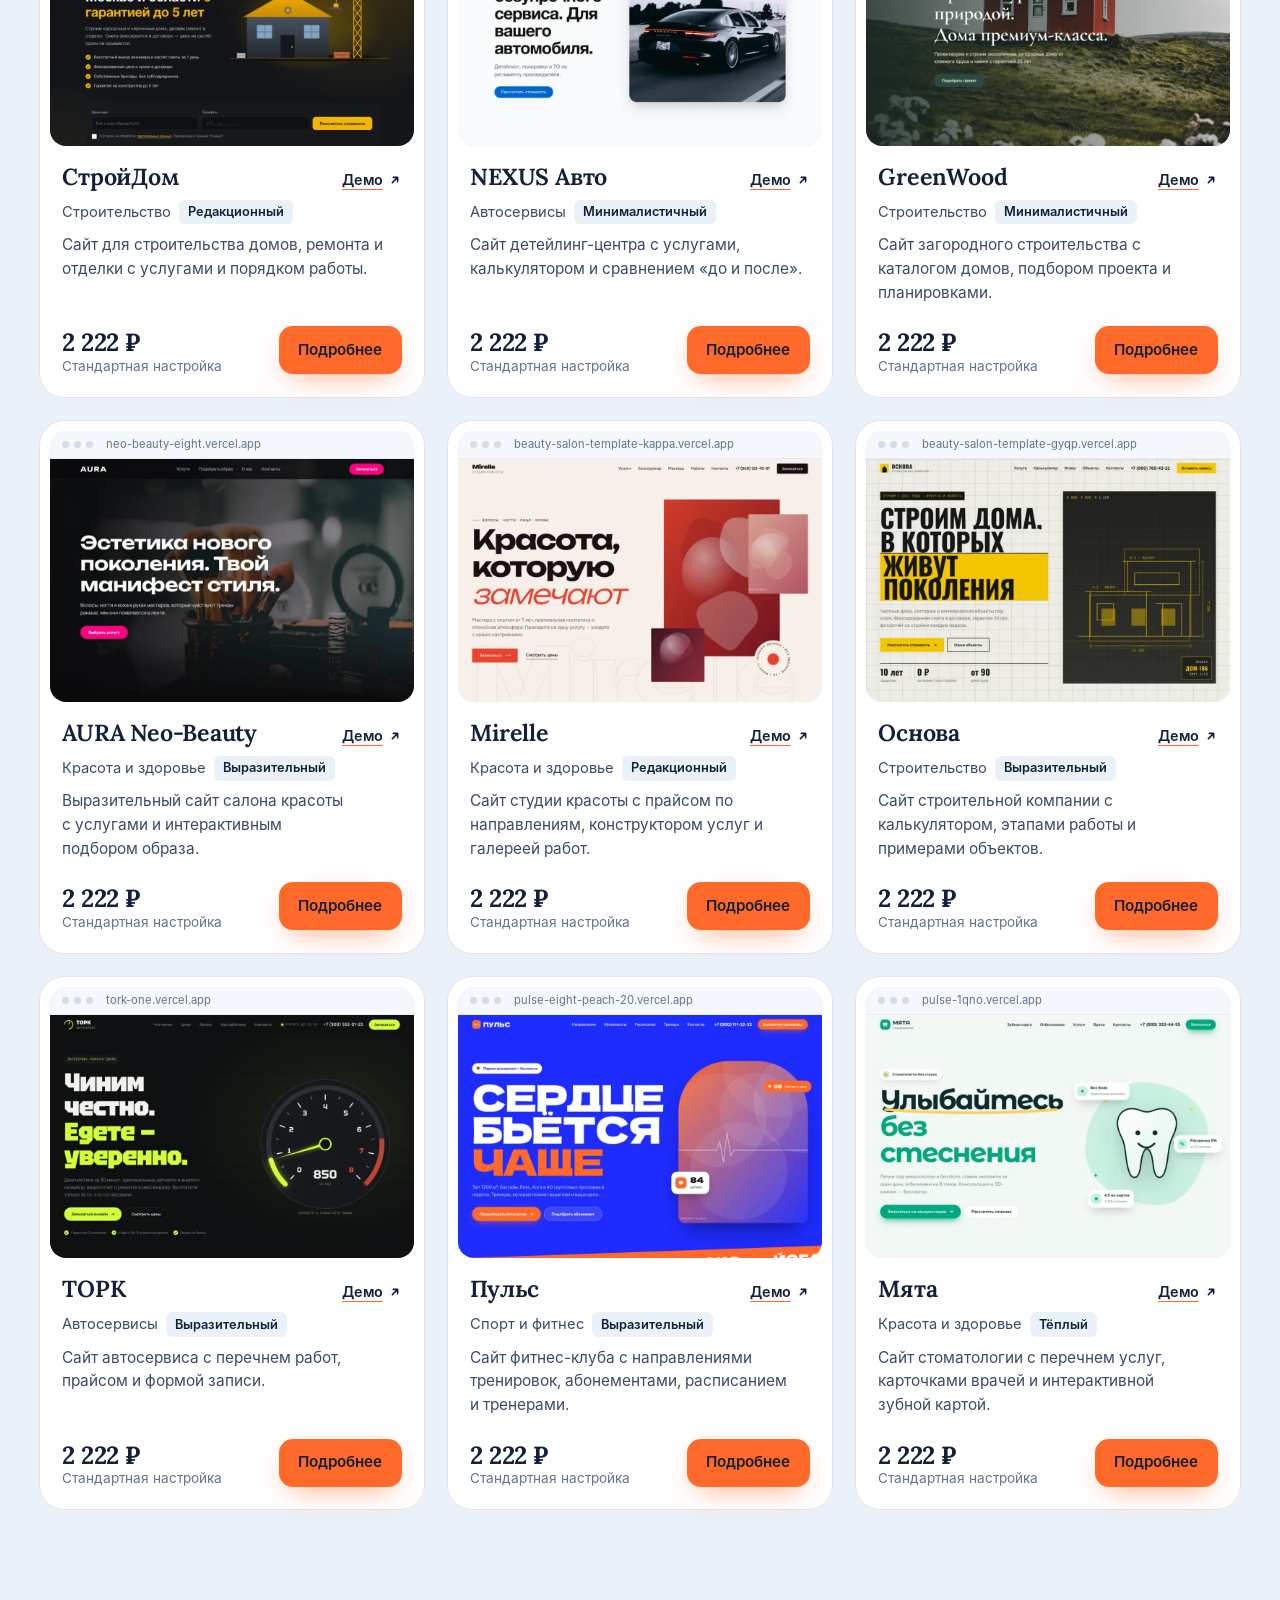
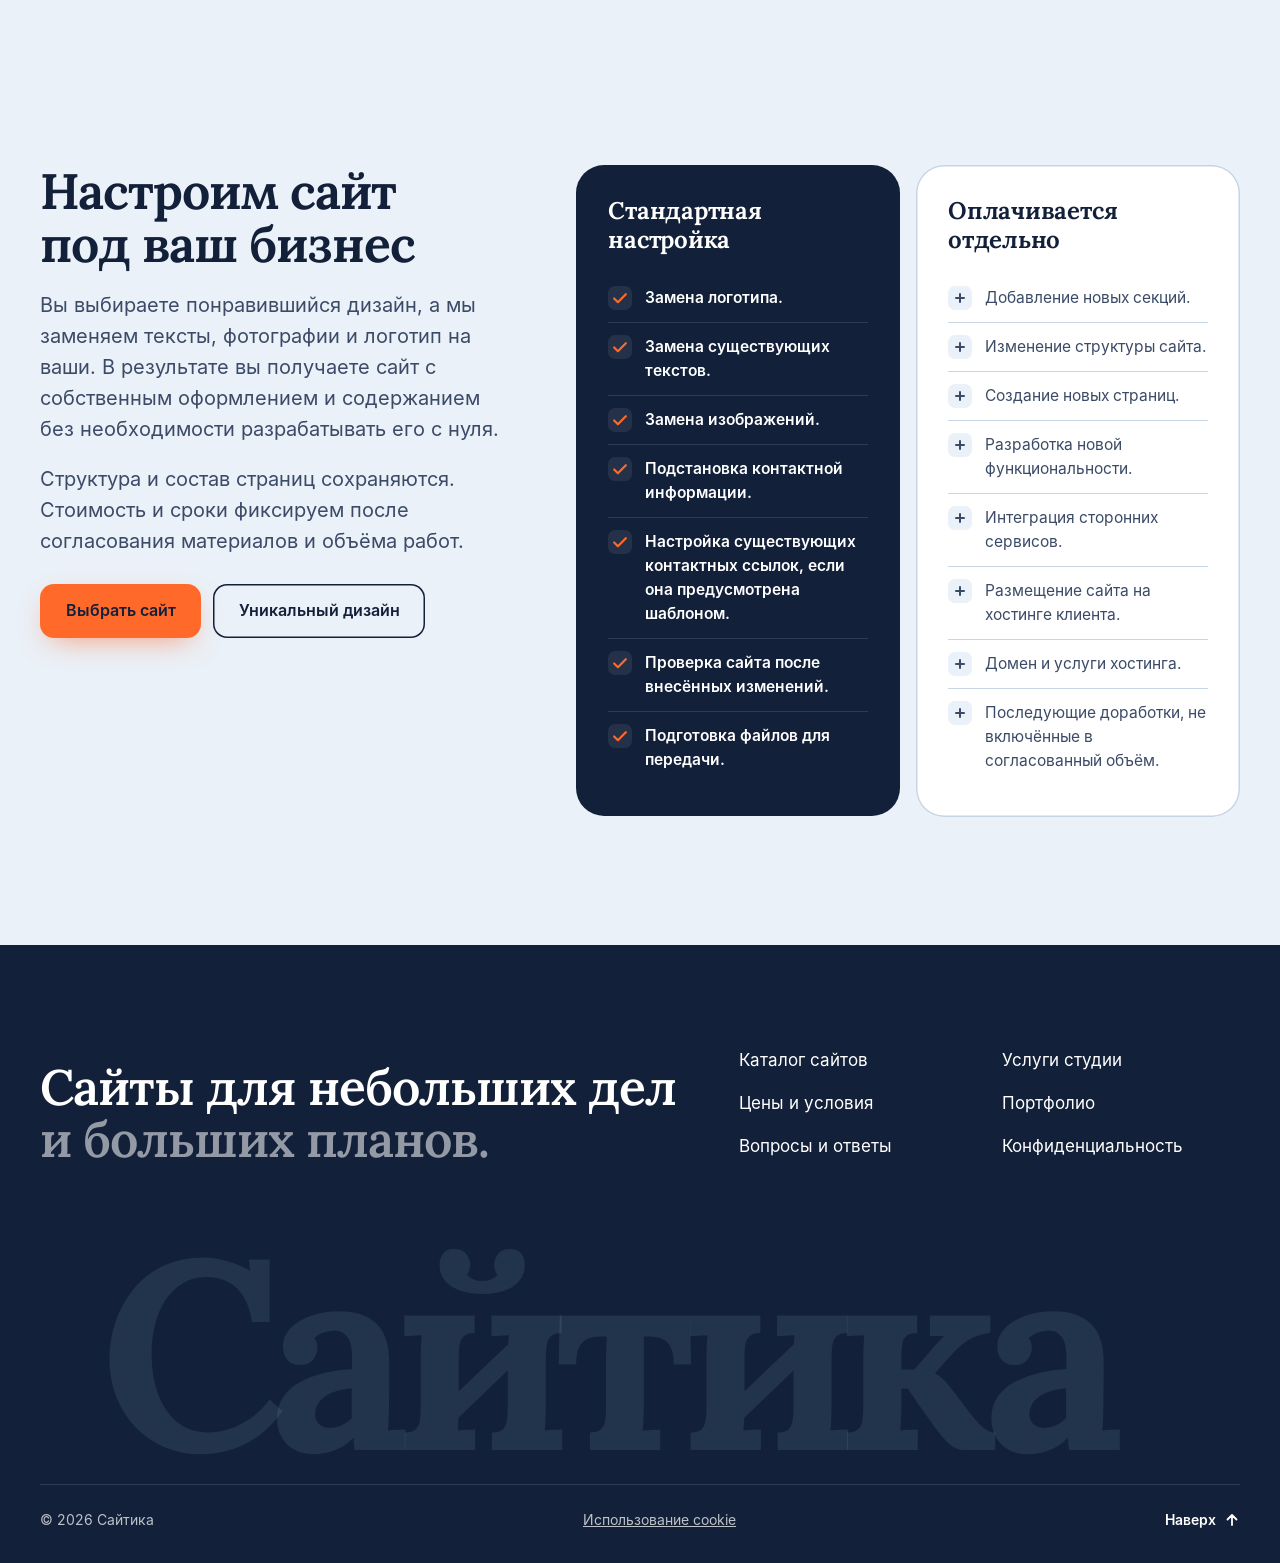
==== commit 71fe8605: "Cookie: компактная плашка, не перекрывает кнопки; панели поднимаются над ней Co-Authored-By: Claude " ====
--- a/catalog.html
+++ b/catalog.html
@@ -633,13 +633,9 @@
   </div>
 
   <!-- Cookie -->
-  <div class="cookie" data-cookie role="dialog" aria-live="polite" aria-label="Уведомление об использовании cookie" hidden>
-    <p class="cookie__title">Мы используем cookie</p>
-    <p>Они помогают сайту работать и показывают, какие страницы полезны. Продолжая пользоваться сайтом, вы соглашаетесь с <a href="privacy.html#cookie">политикой конфиденциальности</a>.</p>
-    <div class="cookie__row">
-      <button class="btn btn--signal" type="button" data-cookie-accept>Хорошо</button>
-      <a class="btn btn--ghost" href="privacy.html#cookie">Подробнее</a>
-    </div>
+  <div class="cookie" data-cookie role="region" aria-label="Уведомление об использовании cookie" hidden>
+    <p class="cookie__text">Мы используем cookie, чтобы сайт работал удобнее. <a href="privacy.html#cookie">Подробнее</a></p>
+    <button class="btn btn--signal cookie__ok" type="button" data-cookie-accept>Хорошо</button>
   </div>
 
   <script src="assets/js/main.js" defer></script>
--- a/style.css
+++ b/style.css
@@ -10,5 +10,6 @@
 @import url("assets/css/home.css");
 @import url("assets/css/privacy.css");
 @import url("assets/css/catalog.css");
+@import url("assets/css/template.css");
 @import url("assets/css/effects.css");
 /* @import url("assets/css/services.css"); */
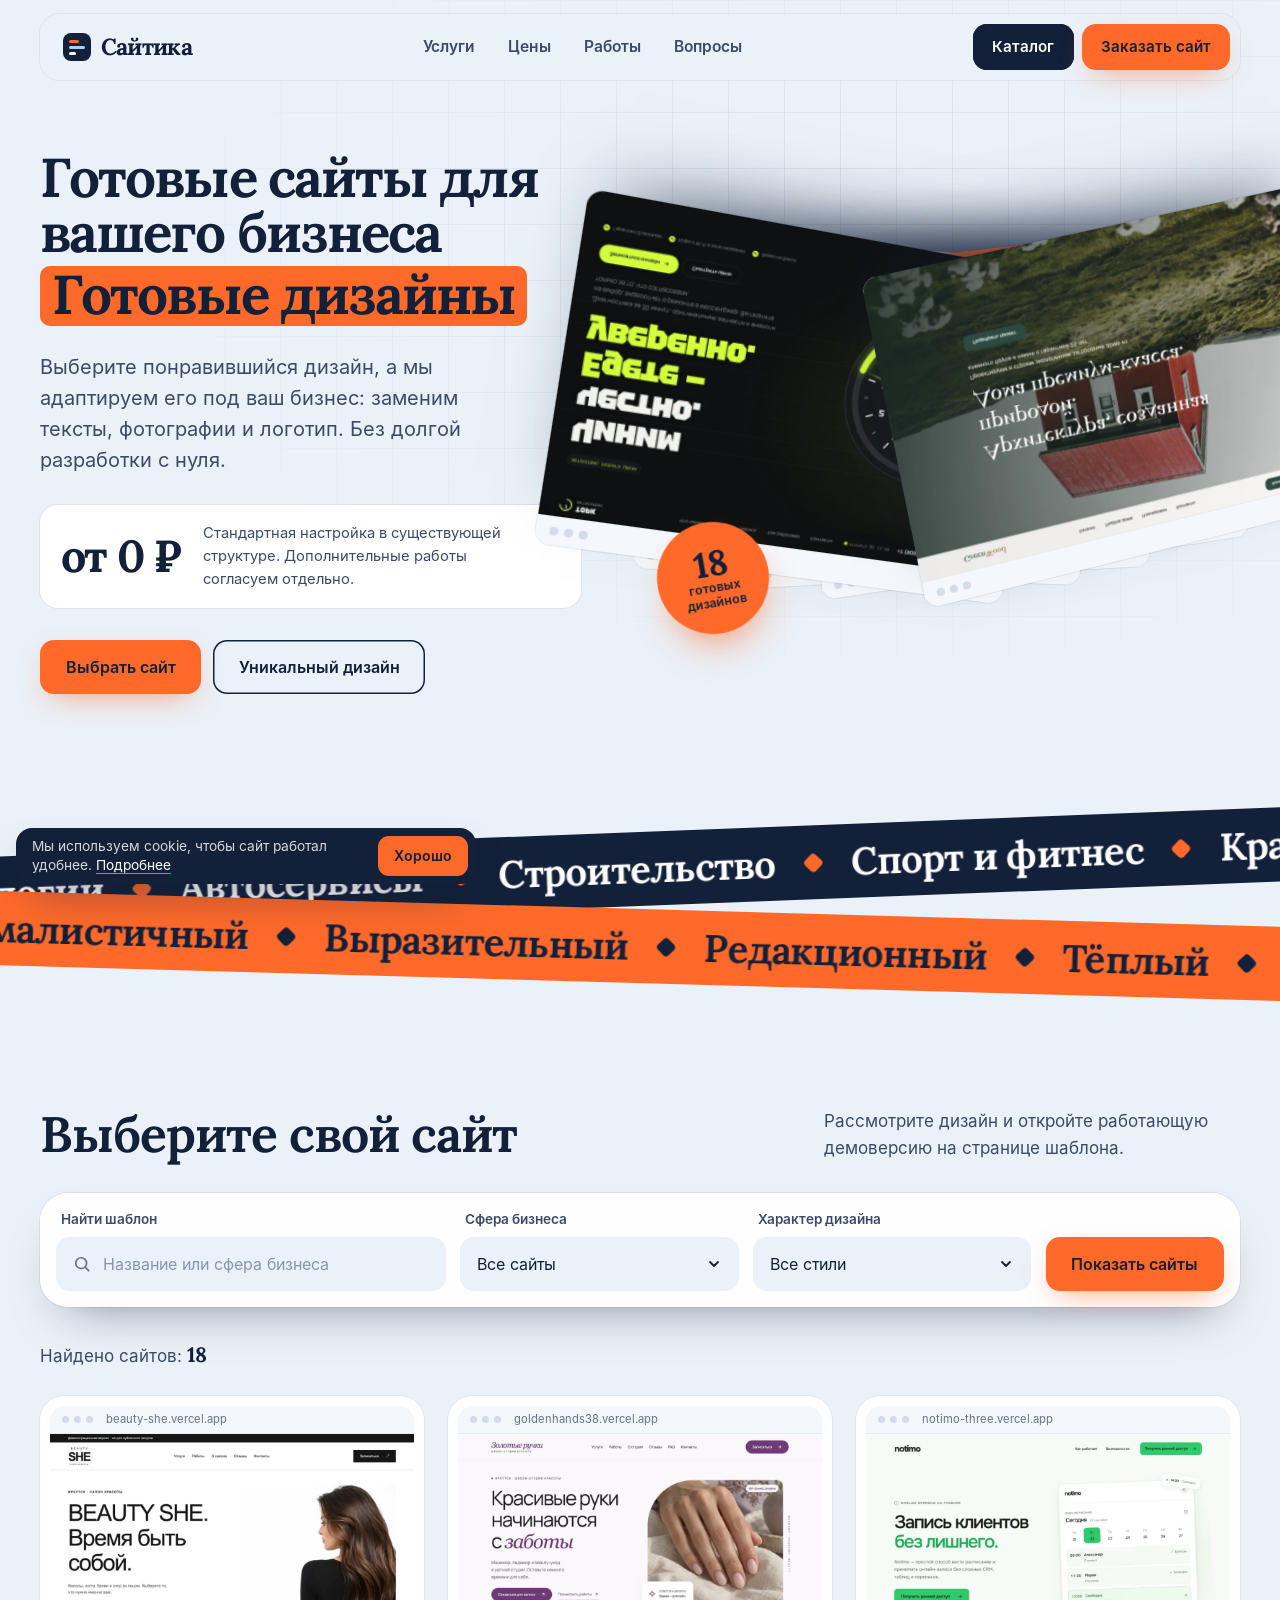
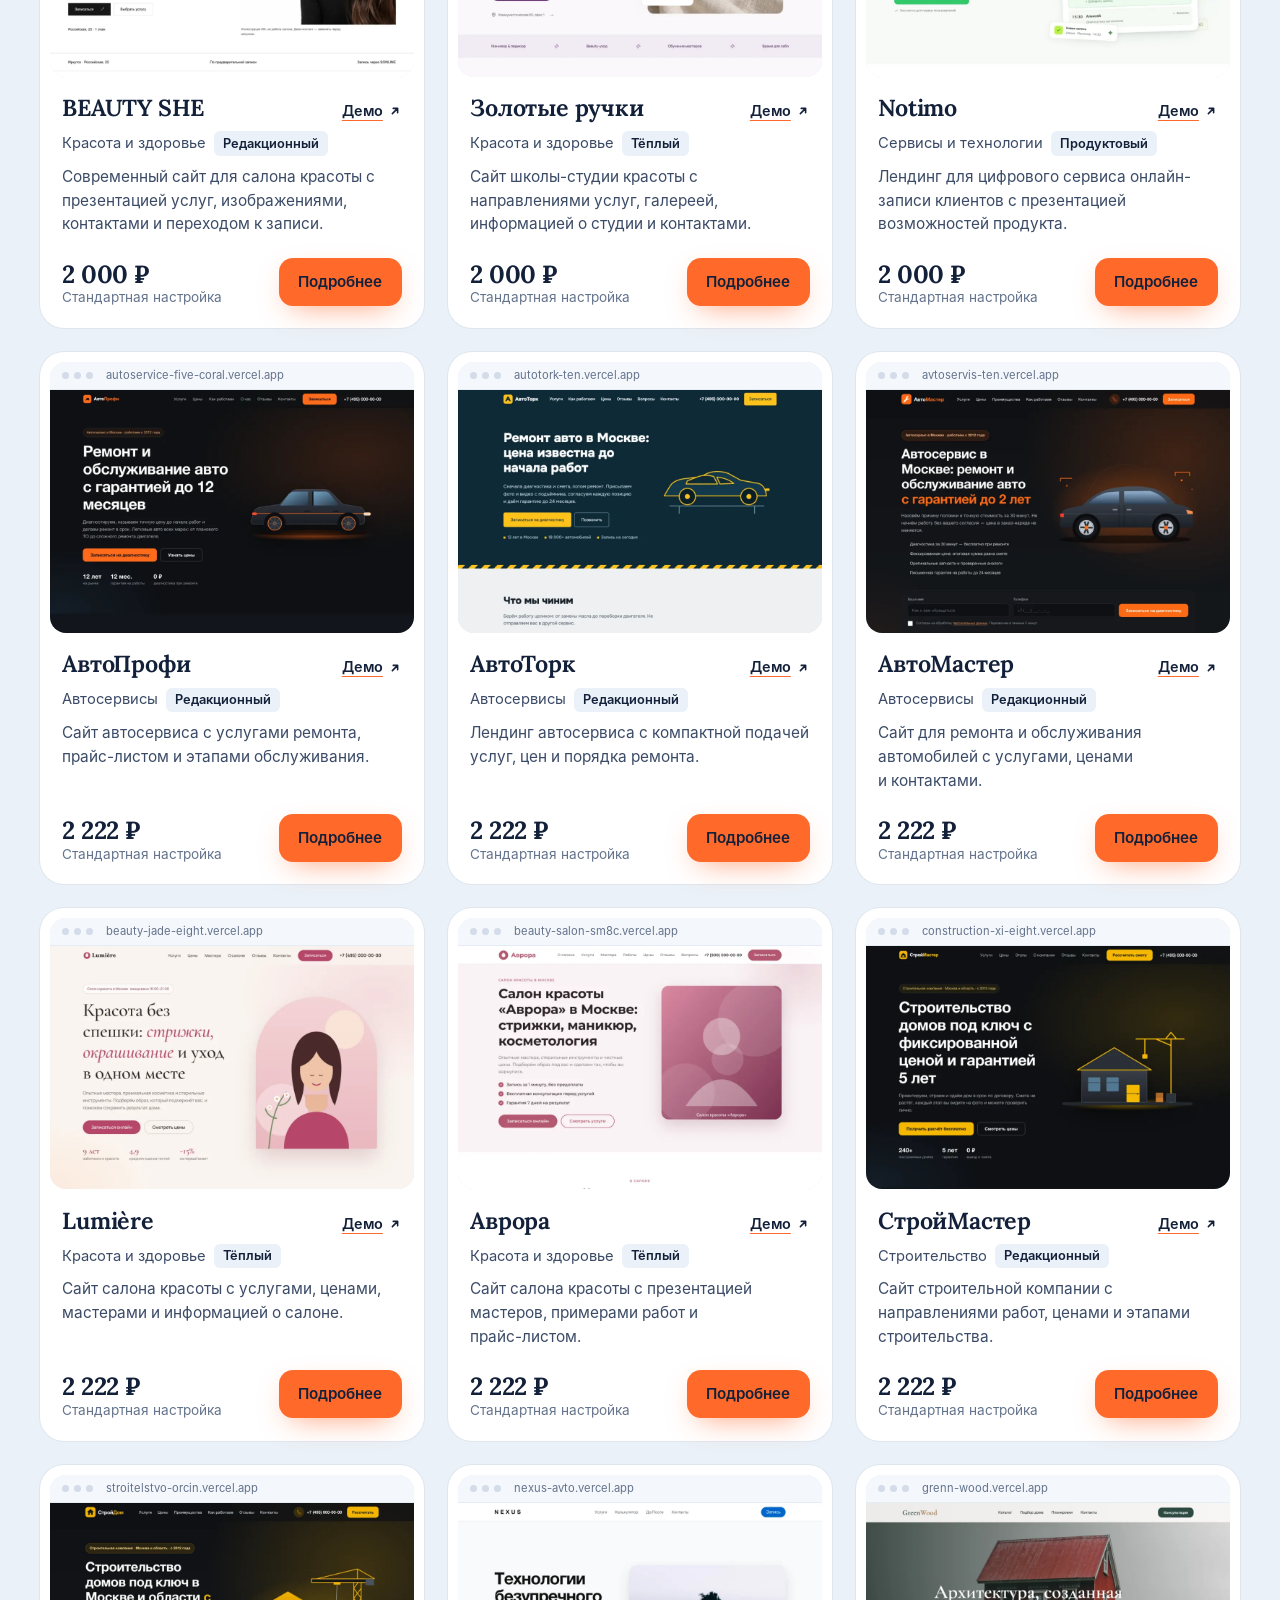
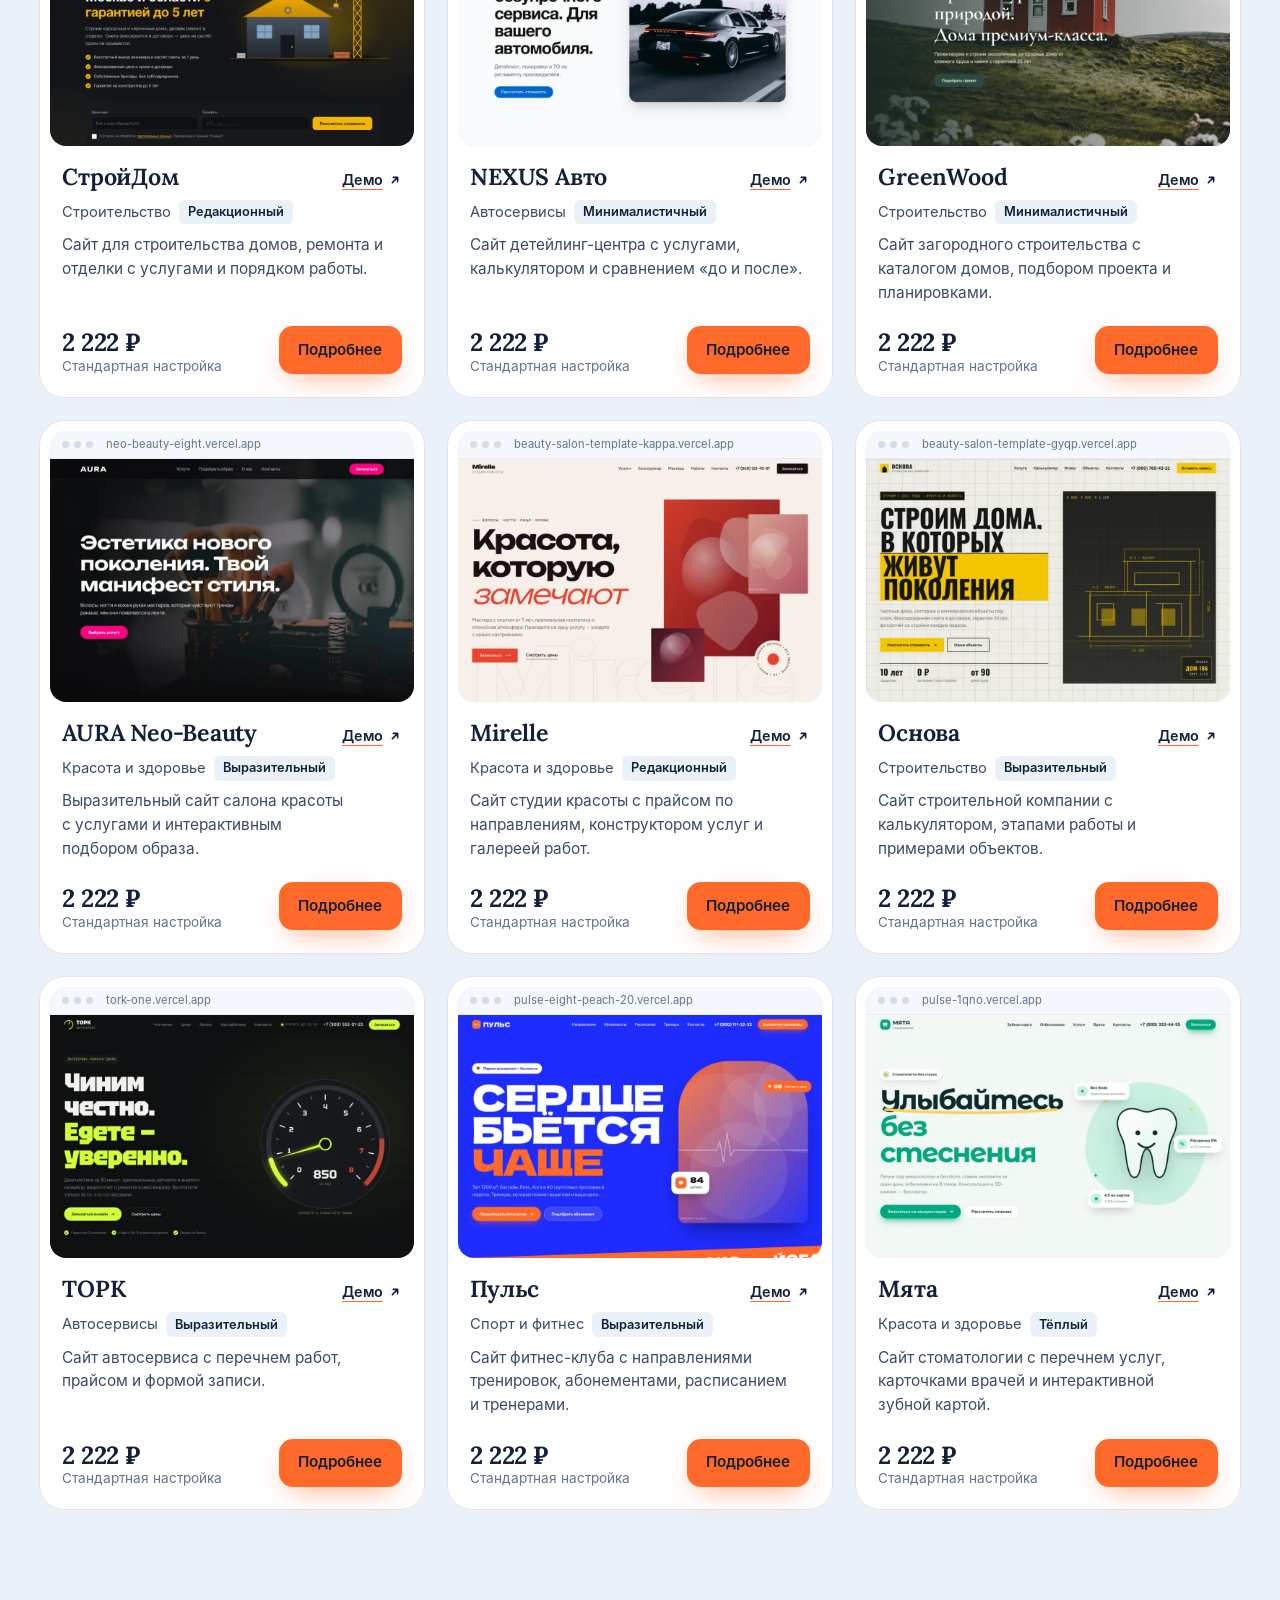
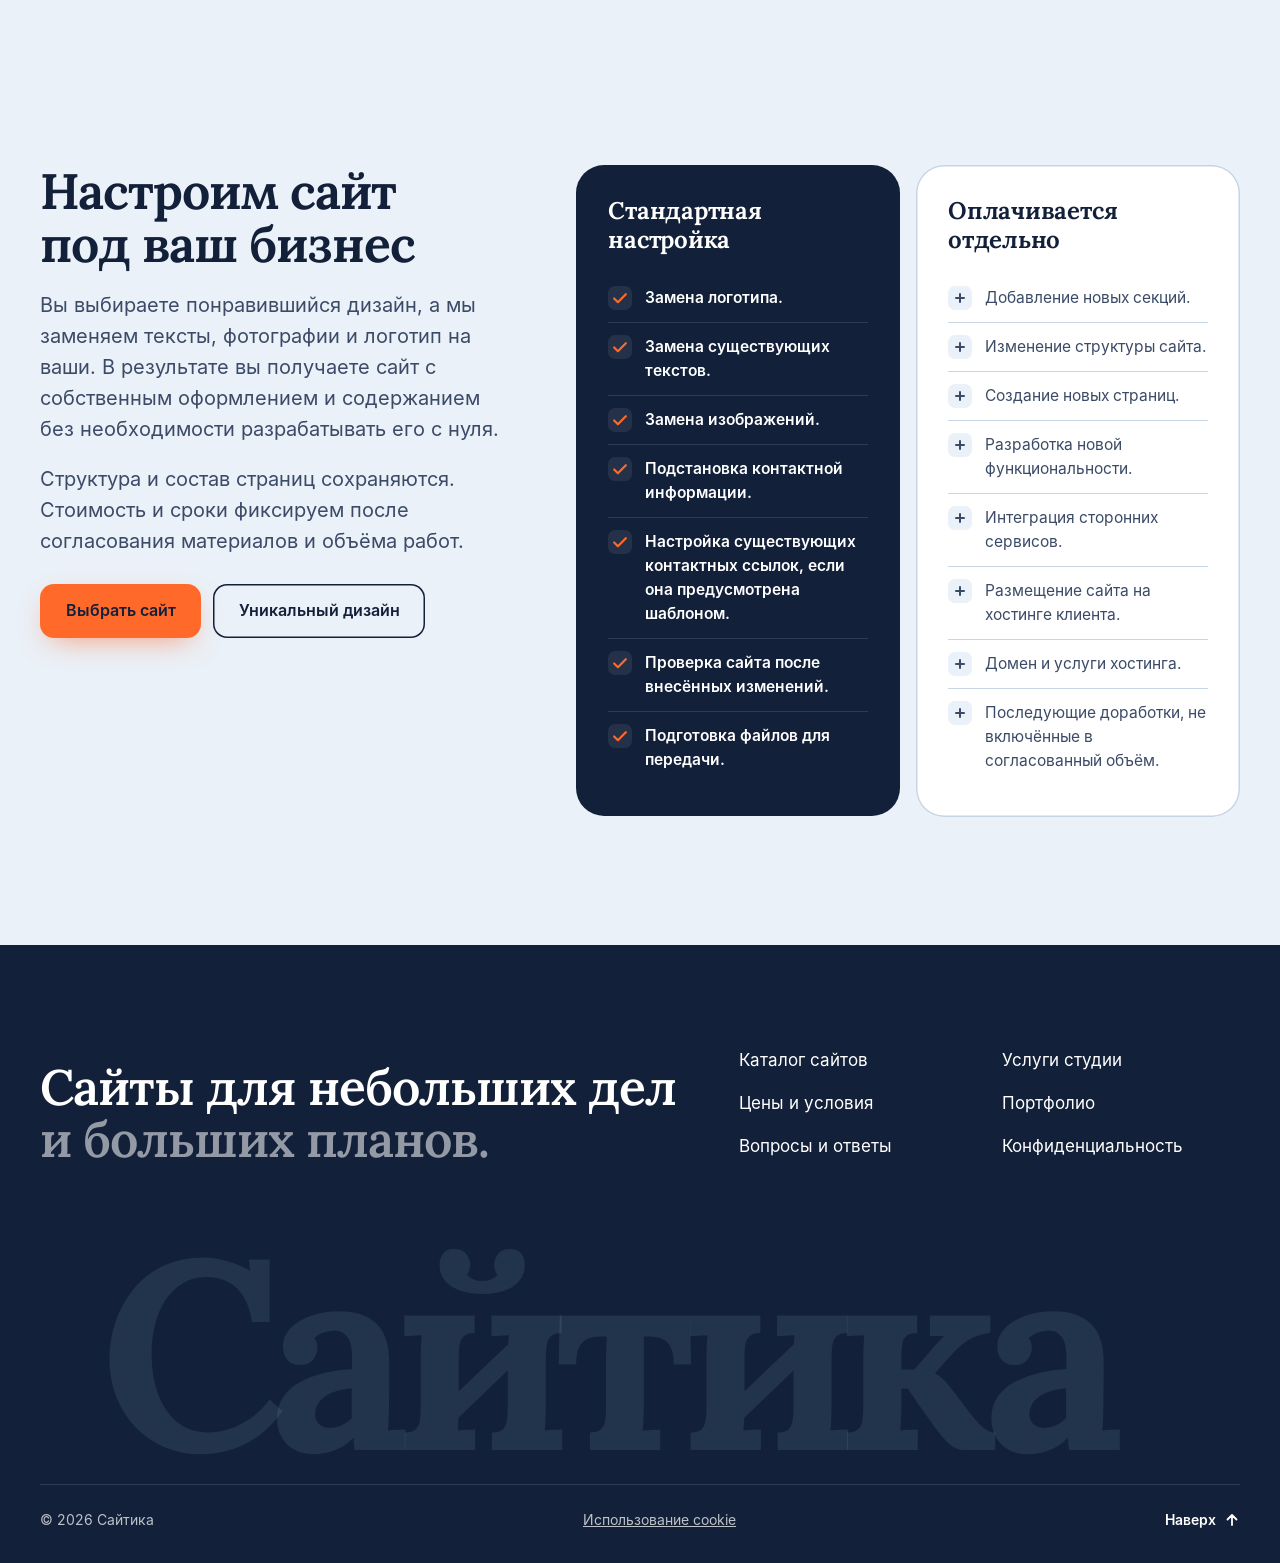
==== commit 399c90b6: "Каталог: форма заказа открывается во всплывающем окне без перехода на другую страницу Co-Authored-By" ====
--- a/catalog.html
+++ b/catalog.html
@@ -61,7 +61,7 @@
       </nav>
       <div class="header__actions">
         <a class="btn btn--ghost is-current" href="catalog.html" aria-current="page">Каталог</a>
-        <a class="btn btn--signal" href="index.html#contacts">Заказать сайт</a>
+        <a class="btn btn--signal" href="#order" data-modal-open="order">Заказать сайт</a>
       </div>
       <button class="burger" type="button" aria-label="Открыть меню" aria-expanded="false" aria-controls="mobile-menu" data-burger>
         <span></span><span></span>
@@ -77,7 +77,7 @@
       <a href="catalog.html" style="--i:3" aria-current="page">Каталог</a>
       <a href="index.html#faq" style="--i:4">Вопросы</a>
     </nav>
-    <a class="btn btn--signal btn--block" href="index.html#contacts">Заказать сайт</a>
+    <a class="btn btn--signal btn--block" href="#order" data-modal-open="order">Заказать сайт</a>
   </div>
 
   <main id="main">
@@ -106,7 +106,7 @@
           </div>
           <div class="hero__actions" data-reveal style="--d:5">
             <a class="btn btn--signal" href="#templates">Выбрать сайт</a>
-            <a class="btn btn--ghost" href="index.html#contacts">Уникальный дизайн</a>
+            <a class="btn btn--ghost" href="#order" data-modal-open="order" data-modal-route="new">Уникальный дизайн</a>
           </div>
         </div>
 
@@ -566,7 +566,7 @@
           <p data-reveal>Структура и состав страниц сохраняются. Стоимость и сроки фиксируем после согласования материалов и объёма работ.</p>
           <div class="setup__actions" data-reveal>
             <a class="btn btn--signal" href="#templates">Выбрать сайт</a>
-            <a class="btn btn--ghost" href="index.html#contacts">Уникальный дизайн</a>
+            <a class="btn btn--ghost" href="#order" data-modal-open="order" data-modal-route="new">Уникальный дизайн</a>
           </div>
         </div>
 
@@ -600,6 +600,78 @@
       </div>
     </section>
   </main>
+
+  <!-- ===================== ФОРМА ЗАКАЗА (всплывающее окно) ===================== -->
+  <div class="modal" id="order" data-modal hidden>
+    <div class="modal__overlay" data-modal-close></div>
+    <div class="modal__panel" role="dialog" aria-modal="true" aria-labelledby="order-title" tabindex="-1">
+      <button class="modal__close" type="button" aria-label="Закрыть форму" data-modal-close>
+        <svg viewBox="0 0 24 24" aria-hidden="true"><path d="M6 6l12 12M18 6L6 18"/></svg>
+      </button>
+      <div class="modal__head">
+        <h2 id="order-title">Расскажите о своём бизнесе — подберём подходящий сайт</h2>
+        <p>Оставьте телефон. Менеджер уточнит задачу, поможет с форматом и согласует стоимость.</p>
+      </div>
+
+      <!--
+        ФОРМА ЗАЯВКИ (каталог)
+        Данные сейчас никуда не отправляются (см. assets/js/lead-form.js → sendLead()).
+      -->
+      <form class="lead modal__form" data-lead data-endpoint="" novalidate>
+        <div class="lead__inner">
+          <fieldset class="lead__group">
+            <legend>Какой сайт нужен?</legend>
+            <div class="chips">
+              <label class="chip"><input type="radio" name="route" value="Новый сайт под ключ" data-route-value="new" checked><span>Новый сайт под ключ</span></label>
+              <label class="chip"><input type="radio" name="route" value="Готовый шаблон" data-route-value="template"><span>Готовый шаблон</span></label>
+              <label class="chip"><input type="radio" name="route" value="Пока не знаю, нужна помощь" data-route-value="help"><span>Пока не знаю, нужна помощь</span></label>
+            </div>
+          </fieldset>
+
+          <fieldset class="lead__group">
+            <legend>Как удобнее связаться?</legend>
+            <div class="chips">
+              <label class="chip"><input type="radio" name="channel" value="Telegram" checked><span>Telegram</span></label>
+              <label class="chip"><input type="radio" name="channel" value="MAX"><span>MAX</span></label>
+              <label class="chip"><input type="radio" name="channel" value="Телефонный звонок"><span>Телефонный звонок</span></label>
+            </div>
+          </fieldset>
+
+          <div class="field">
+            <label for="order-phone">Номер телефона <span aria-hidden="true">*</span></label>
+            <input id="order-phone" name="phone" type="tel" inputmode="tel" autocomplete="tel" placeholder="+7 (999) 123-45-67" required aria-describedby="order-phone-error">
+            <span class="field__error" id="order-phone-error" role="alert"></span>
+          </div>
+
+          <div class="field">
+            <label for="order-comment">Комментарий о проекте <span class="field__opt">необязательно</span></label>
+            <textarea id="order-comment" name="comment" rows="3" placeholder="Чем занимаетесь и что хотите рассказать клиентам"></textarea>
+          </div>
+
+          <div class="lead__trap" aria-hidden="true">
+            <label for="order-website">Ваш сайт</label>
+            <input id="order-website" name="website" type="text" tabindex="-1" autocomplete="off">
+          </div>
+
+          <label class="check">
+            <input type="checkbox" name="consent" required>
+            <span class="check__box" aria-hidden="true"><svg viewBox="0 0 24 24"><path d="M5 12.5l4.5 4.5L19 7.5"/></svg></span>
+            <span>Даю согласие на обработку персональных данных. <a href="privacy.html">Политика конфиденциальности</a></span>
+          </label>
+          <span class="field__error" role="alert" data-consent-error></span>
+
+          <button class="btn btn--signal btn--block lead__submit" type="submit">Отправить заявку</button>
+        </div>
+
+        <div class="lead__done" tabindex="-1" aria-live="polite">
+          <svg viewBox="0 0 64 64" aria-hidden="true"><circle cx="32" cy="32" r="29"/><path d="M19 33l9 9 17-19"/></svg>
+          <h3>Заявка отправлена</h3>
+          <p>Менеджер свяжется с вами в выбранном мессенджере или позвонит.</p>
+          <button class="link" type="button" data-lead-reset>Отправить ещё одну</button>
+        </div>
+      </form>
+    </div>
+  </div>
 
   <!-- ===================== ПОДВАЛ ===================== -->
   <footer class="footer">
@@ -629,7 +701,7 @@
   <!-- Кнопки снизу на телефоне -->
   <div class="dock" data-dock>
     <a class="btn btn--ghost" href="#templates">Шаблоны</a>
-    <a class="btn btn--signal" href="index.html#contacts">Заказать сайт</a>
+    <a class="btn btn--signal" href="#order" data-modal-open="order">Заказать сайт</a>
   </div>
 
   <!-- Cookie -->
@@ -641,5 +713,7 @@
   <script src="assets/js/main.js" defer></script>
   <script src="assets/js/effects.js" defer></script>
   <script src="assets/js/catalog.js" defer></script>
+  <script src="assets/js/lead-form.js" defer></script>
+  <script src="assets/js/modal.js" defer></script>
 </body>
 </html>
--- a/style.css
+++ b/style.css
@@ -11,5 +11,6 @@
 @import url("assets/css/privacy.css");
 @import url("assets/css/catalog.css");
 @import url("assets/css/template.css");
+@import url("assets/css/modal.css");
 @import url("assets/css/effects.css");
 /* @import url("assets/css/services.css"); */
